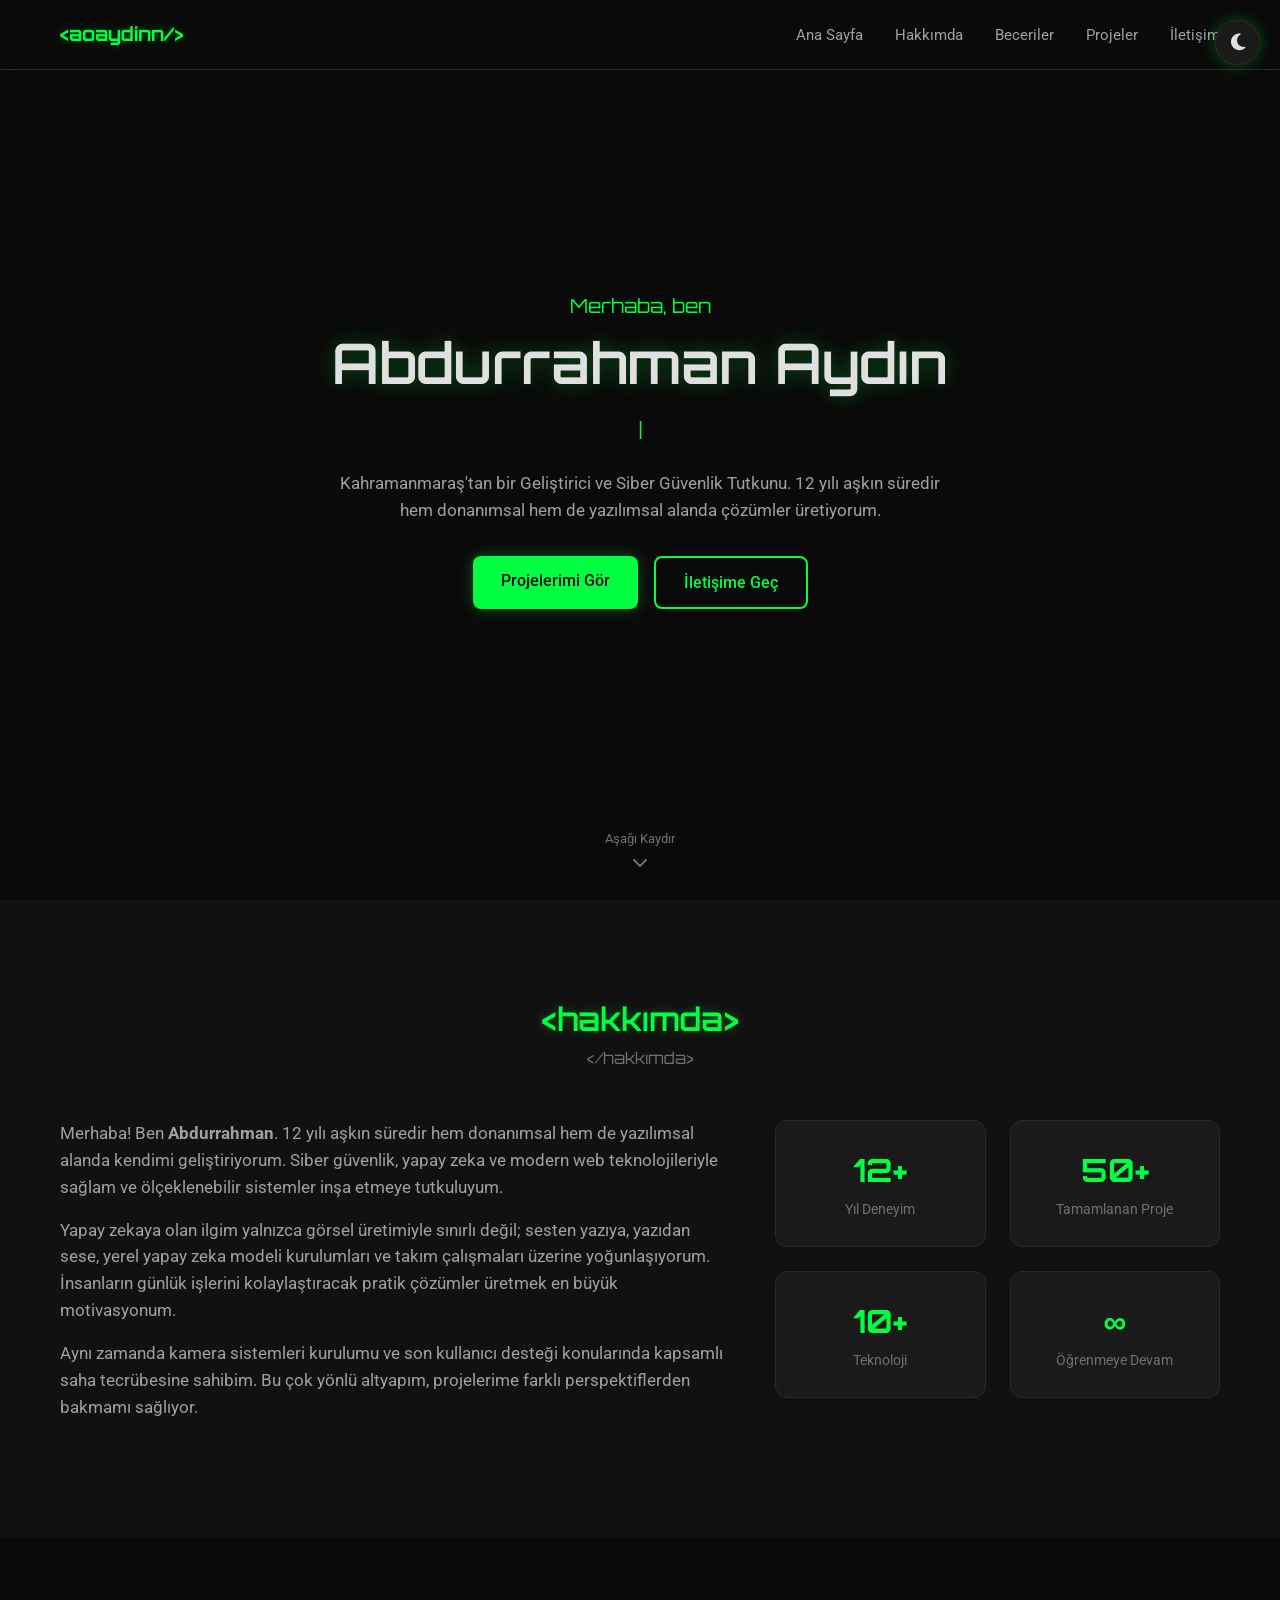
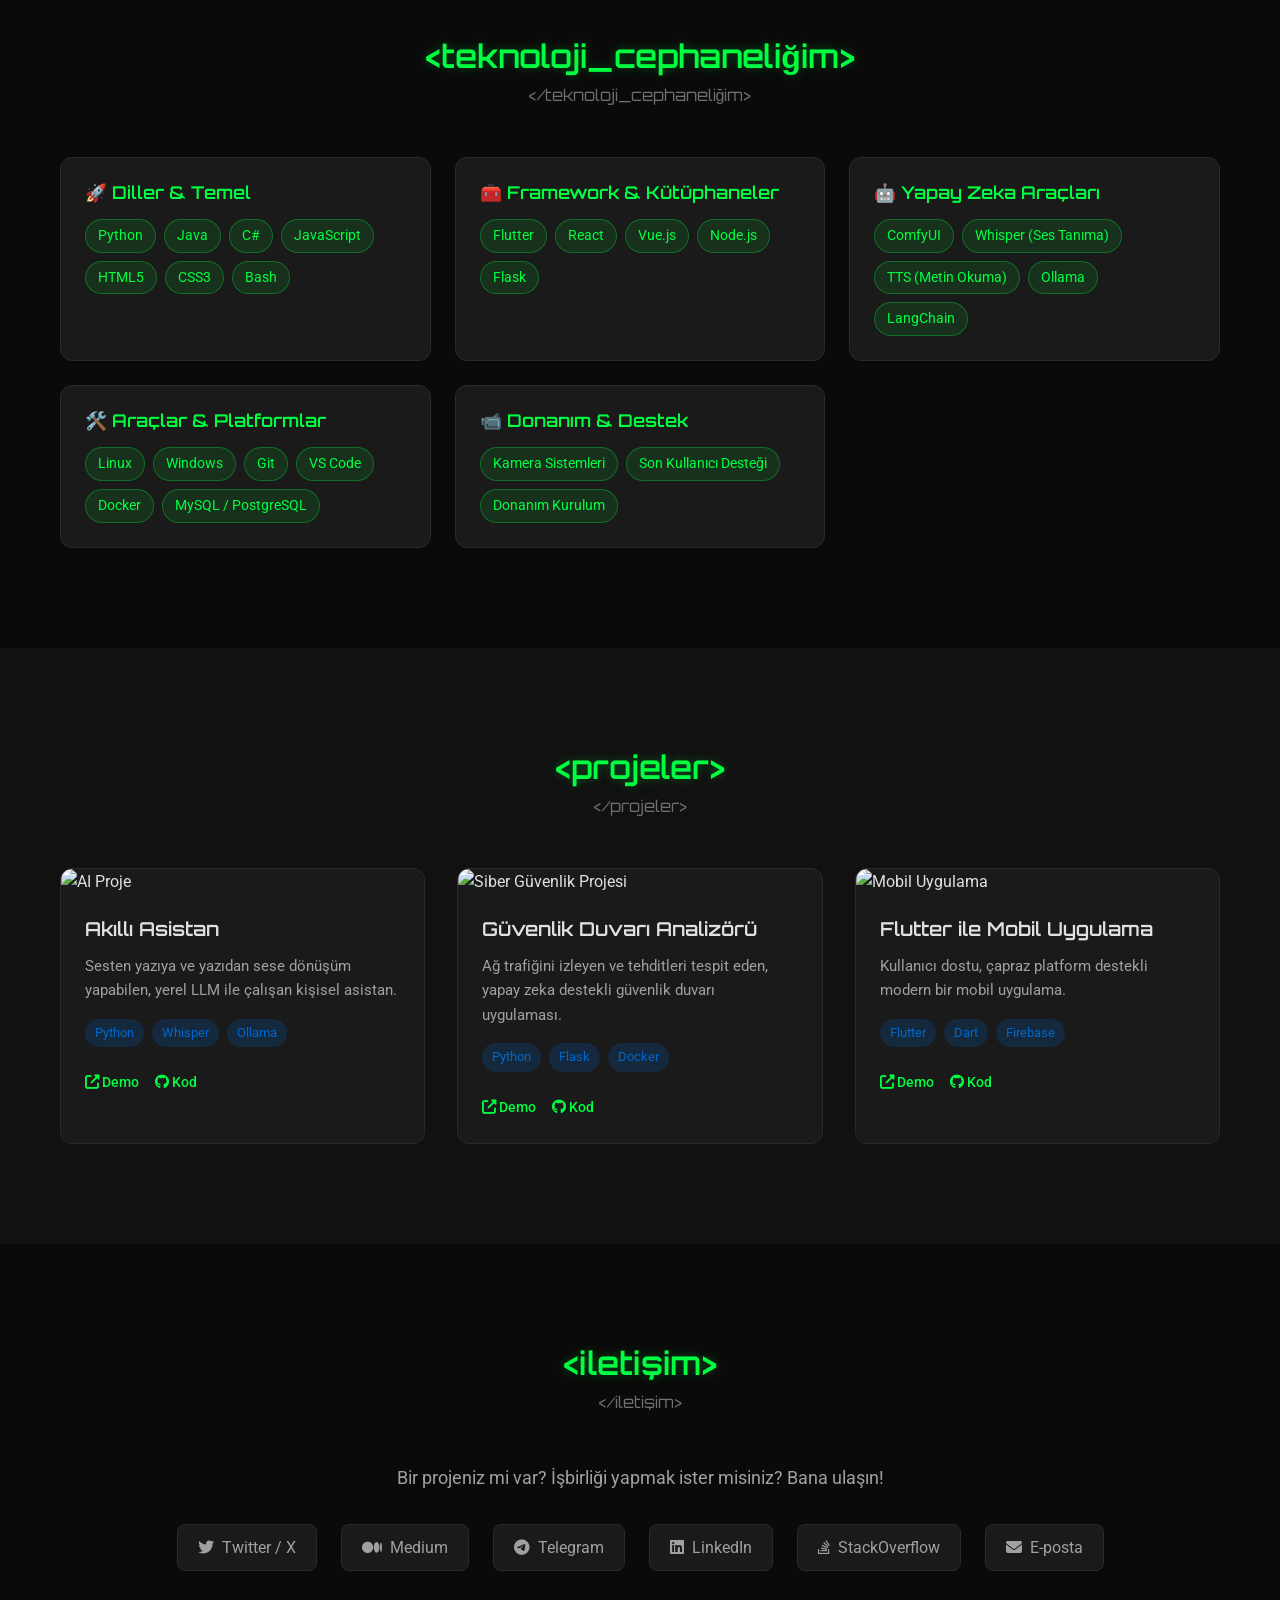
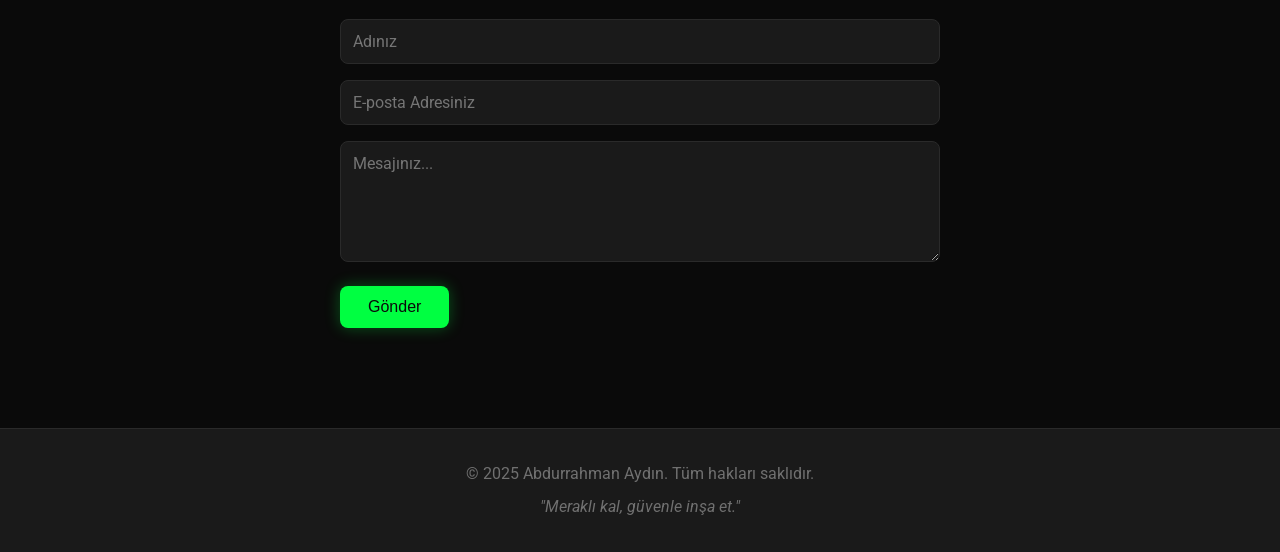
==== index.html @ 2149cdf7 "Add files via upload" ====
<!DOCTYPE html>
<html lang="tr">
<head>
    <meta charset="UTF-8">
    <meta name="viewport" content="width=device-width, initial-scale=1.0">
    <title>Abdurrahman Aydın | Geliştirici & Siber Güvenlik</title>
    
    <!-- Google Fonts:现代 ve okunabilir iki yazı tipi -->
    <link rel="preconnect" href="https://fonts.googleapis.com">
    <link rel="preconnect" href="https://fonts.gstatic.com" crossorigin>
    <link href="https://fonts.googleapis.com/css2?family=Orbitron:wght@400;500;600;700&family=Roboto:wght@300;400;500;700&display=swap" rel="stylesheet">
    
    <!-- Font Awesome ikonları -->
    <link rel="stylesheet" href="https://cdnjs.cloudflare.com/ajax/libs/font-awesome/6.5.1/css/all.min.css">
    
    <!-- Kendi stil dosyamız -->
    <link rel="stylesheet" href="style.css">
</head>
<body>
    
    <!-- 🌙 Tema Değiştirme Butonu -->
    <button class="theme-toggle" id="themeToggle" aria-label="Tema değiştir">
        <i class="fas fa-moon"></i>
    </button>

    <!-- 📍 Navigasyon -->
    <nav class="navbar">
        <div class="nav-container">
            <a href="#home" class="nav-logo">&lt;aoaydinn/&gt;</a>
            <ul class="nav-menu">
                <li><a href="#home">Ana Sayfa</a></li>
                <li><a href="#about">Hakkımda</a></li>
                <li><a href="#skills">Beceriler</a></li>
                <li><a href="#projects">Projeler</a></li>
                <li><a href="#contact">İletişim</a></li>
            </ul>
            <button class="hamburger" aria-label="Menü">
                <span></span>
                <span></span>
                <span></span>
            </button>
        </div>
    </nav>

    <!-- 🏠 Hero Bölümü -->
    <section id="home" class="hero">
        <canvas id="matrixCanvas"></canvas>
        <div class="hero-content">
            <p class="hero-greeting">Merhaba, ben</p>
            <h1 class="hero-title">Abdurrahman Aydın</h1>
            <div class="hero-roles">
                <span id="typingText"></span><span class="cursor">|</span>
            </div>
                                                               <p class="hero-description">
                Kahramanmaraş'tan bir Geliştirici ve Siber Güvenlik Tutkunu. 
                12 yılı aşkın süredir hem donanımsal hem de yazılımsal alanda 
                çözümler üretiyorum.
            </p>
            <div class="hero-cta">
                <a href="#projects" class="btn btn-primary">Projelerimi Gör</a>
                <a href="#contact" class="btn btn-outline">İletişime Geç</a>
            </div>
        </div>
        <div class="scroll-indicator">
            <span>Aşağı Kaydır</span>
            <i class="fas fa-chevron-down"></i>
        </div>
    </section>

    <!-- 👤 Hakkımda Bölümü -->
    <section id="about" class="about">
        <div class="container">
            <h2 class="section-title">&lt;hakkımda&gt;</h2>
            <p class="section-subtitle">&lt;/hakkımda&gt;</p>
            
            <div class="about-content">
                <div class="about-text">
                    <p>Merhaba! Ben <strong>Abdurrahman</strong>. 12 yılı aşkın süredir hem donanımsal hem de yazılımsal alanda kendimi geliştiriyorum. Siber güvenlik, yapay zeka ve modern web teknolojileriyle sağlam ve ölçeklenebilir sistemler inşa etmeye tutkuluyum.</p>
                    
                    <p>Yapay zekaya olan ilgim yalnızca görsel üretimiyle sınırlı değil; sesten yazıya, yazıdan sese, yerel yapay zeka modeli kurulumları ve takım çalışmaları üzerine yoğunlaşıyorum. İnsanların günlük işlerini kolaylaştıracak pratik çözümler üretmek en büyük motivasyonum.</p>
                    
                    <p>Aynı zamanda kamera sistemleri kurulumu ve son kullanıcı desteği konularında kapsamlı saha tecrübesine sahibim. Bu çok yönlü altyapım, projelerime farklı perspektiflerden bakmamı sağlıyor.</p>
                </div>
                
                <div class="about-stats">
                    <div class="stat-item">
                        <span class="stat-number">12+</span>
                        <span class="stat-label">Yıl Deneyim</span>
                    </div>
                    <div class="stat-item">
                        <span class="stat-number">50+</span>
                        <span class="stat-label">Tamamlanan Proje</span>
                    </div>
                    <div class="stat-item">
                        <span class="stat-number">10+</span>
                        <span class="stat-label">Teknoloji</span>
                    </div>
                    <div class="stat-item">
                        <span class="stat-number">∞</span>
                        <span class="stat-label">Öğrenmeye Devam</span>
                    </div>
                </div>
            </div>
        </div>
    </section>

    <!-- ⚙️ Beceriler Bölümü -->
    <section id="skills" class="skills">
        <div class="container">
            <h2 class="section-title">&lt;teknoloji_cephaneliğim&gt;</h2>
            <p class="section-subtitle">&lt;/teknoloji_cephaneliğim&gt;</p>
            
            <div class="skills-grid">
                
                <!-- Diller & Temel -->
                <div class="skill-card">
                    <h3>🚀 Diller & Temel</h3>
                    <ul class="skill-tags">
                        <li>Python</li>
                        <li>Java</li>
                        <li>C#</li>
                        <li>JavaScript</li>
                        <li>HTML5</li>
                        <li>CSS3</li>
                        <li>Bash</li>
                    </ul>
                </div>

                <!-- Framework & Kütüphaneler -->
                <div class="skill-card">
                    <h3>🧰 Framework & Kütüphaneler</h3>
                    <ul class="skill-tags">
                        <li>Flutter</li>
                        <li>React</li>
                        <li>Vue.js</li>
                        <li>Node.js</li>
                        <li>Flask</li>
                    </ul>
                </div>

                <!-- Yapay Zeka Araçları -->
                <div class="skill-card">
                    <h3>🤖 Yapay Zeka Araçları</h3>
                    <ul class="skill-tags">
                        <li>ComfyUI</li>
                        <li>Whisper (Ses Tanıma)</li>
                        <li>TTS (Metin Okuma)</li>
                        <li>Ollama</li>
                        <li>LangChain</li>
                    </ul>
                </div>

                <!-- Araçlar & Platformlar -->
                <div class="skill-card">
                    <h3>🛠️ Araçlar & Platformlar</h3>
                    <ul class="skill-tags">
                        <li>Linux</li>
                        <li>Windows</li>
                        <li>Git</li>
                        <li>VS Code</li>
                        <li>Docker</li>
                        <li>MySQL / PostgreSQL</li>
                    </ul>
                </div>

                <!-- Donanım & Destek -->
                <div class="skill-card">
                    <h3>📹 Donanım & Destek</h3>
                    <ul class="skill-tags">
                        <li>Kamera Sistemleri</li>
                        <li>Son Kullanıcı Desteği</li>
                        <li>Donanım Kurulum</li>
                    </ul>
                </div>

            </div>
        </div>
    </section>

    <!-- 📂 Projeler Bölümü -->
    <section id="projects" class="projects">
        <div class="container">
            <h2 class="section-title">&lt;projeler&gt;</h2>
            <p class="section-subtitle">&lt;/projeler&gt;</p>
            
            <div class="projects-grid">
                
                <!-- Proje Kartı 1 Örneği -->
                <div class="project-card">
                    <div class="project-image">
                        <img src="https://placehold.co/600x400/0a0a0a/00ff41?text=Yapay+Zeka+Projesi" alt="AI Proje">
                    </div>
                    <div class="project-info">
                        <h3>Akıllı Asistan</h3>
                        <p>Sesten yazıya ve yazıdan sese dönüşüm yapabilen, yerel LLM ile çalışan kişisel asistan.</p>
                        <div class="project-tech">
                            <span>Python</span>
                            <span>Whisper</span>
                            <span>Ollama</span>
                        </div>
    <div class="project-links">
                            <a href="#" target="_blank"><i class="fas fa-external-link-alt"></i> Demo</a>
                            <a href="#" target="_blank"><i class="fab fa-github"></i> Kod</a>
                        </div>
                    </div>
                </div>

                <!-- Proje Kartı 2 Örneği -->
                <div class="project-card">
                    <div class="project-image">
                        <img src="https://placehold.co/600x400/0a0a0a/0066cc?text=Siber+Güvenlik+Projesi" alt="Siber Güvenlik Projesi">
                    </div>
                    <div class="project-info">
                        <h3>Güvenlik Duvarı Analizörü</h3>
                        <p>Ağ trafiğini izleyen ve tehditleri tespit eden, yapay zeka destekli güvenlik duvarı uygulaması.</p>
                        <div class="project-tech">
                            <span>Python</span>
                            <span>Flask</span>
                            <span>Docker</span>
                        </div>
                        <div class="project-links">
                            <a href="#" target="_blank"><i class="fas fa-external-link-alt"></i> Demo</a>
                            <a href="#" target="_blank"><i class="fab fa-github"></i> Kod</a>
                        </div>
                    </div>
                </div>

                <!-- İsteğe göre daha fazla kart ekleyin -->
                <div class="project-card">
                    <div class="project-image">
                        <img src="https://placehold.co/600x400/0a0a0a/ff6b35?text=Mobil+Uygulama" alt="Mobil Uygulama">
                    </div>
                    <div class="project-info">
                        <h3>Flutter ile Mobil Uygulama</h3>
                        <p>Kullanıcı dostu, çapraz platform destekli modern bir mobil uygulama.</p>
                        <div class="project-tech">
                            <span>Flutter</span>
                            <span>Dart</span>
                            <span>Firebase</span>
                        </div>
                        <div class="project-links">
                            <a href="#" target="_blank"><i class="fas fa-external-link-alt"></i> Demo</a>
                            <a href="#" target="_blank"><i class="fab fa-github"></i> Kod</a>
                        </div>
                    </div>
                </div>

            </div>
        </div>
    </section>

    <!-- ✉️ İletişim Bölümü -->
    <section id="contact" class="contact">
        <div class="container">
            <h2 class="section-title">&lt;iletişim&gt;</h2>
            <p class="section-subtitle">&lt;/iletişim&gt;</p>
            
            <p class="contact-text">Bir projeniz mi var? İşbirliği yapmak ister misiniz? Bana ulaşın!</p>
            
            <div class="contact-links">
                <a href="https://twitter.com/aoaydinn" target="_blank" class="contact-item">
                    <i class="fab fa-twitter"></i>
                    <span>Twitter / X</span>
                </a>
                <a href="https://medium.com/@xleatz" target="_blank" class="contact-item">
                    <i class="fab fa-medium"></i>
                    <span>Medium</span>
                </a>
                <a href="https://t.me/aoaydinn" target="_blank" class="contact-item">
                    <i class="fab fa-telegram"></i>
                    <span>Telegram</span>
                </a>
                <a href="https://www.linkedin.com/in/abdurrahman-ayd%C4%B1n-97629678/" target="_blank" class="contact-item">
                    <i class="fab fa-linkedin"></i>
                    <span>LinkedIn</span>
                </a>
                <a href="https://stackoverflow.com/users/8784421/abdurrahman-ayd%c4%b1n" target="_blank" class="contact-item">
                    <i class="fab fa-stack-overflow"></i>
                    <span>StackOverflow</span>
                </a>
                <a href="mailto:you@example.com" class="contact-item" id="emailLink">
                    <i class="fas fa-envelope"></i>
                    <span>E-posta</span>
                </a>
            </div>
            
            <!-- Hızlı İletişim Formu -->
            <form id="contactForm" class="contact-form">
                <div class="form-group">
                    <input type="text" id="name" placeholder="Adınız" required>
                </div>
                <div class="form-group">
                    <input type="email" id="email" placeholder="E-posta Adresiniz" required>
                </div>
                <div class="form-group">
                    <textarea id="message" rows="5" placeholder="Mesajınız..." required></textarea>
                </div>
                <button type="submit" class="btn btn-primary">Gönder</button>
            </form>
            
        </div>
    </section>

    <!-- ⚡ Footer -->
    <footer class="footer">
        <p>&copy; 2025 Abdurrahman Aydın. Tüm hakları saklıdır.</p>
        <p class="footer-quote">"Meraklı kal, güvenle inşa et."</p>
    </footer>

    <!-- Kendi betik dosyamız -->
    <script src="script.js"></script>
</body>
</html>
---- style.css ----
/* ============================================
   GENEL TEMA VE DEĞİŞKENLER
   ============================================ */
:root {
    /* Koyu Tema (Varsayılan) */
    --primary: #00ff41;       /* Siber yeşili */
    --primary-dark: #00cc33;
    --secondary: #0066cc;     /* Teknoloji mavisi */
    --accent: #ff6b35;        /* Uyarı turuncusu */
    --bg-primary: #0a0a0a;    /* Derin siyah */
    --bg-secondary: #111111;
    --bg-card: #1a1a1a;       /* Kart arka planı */
    --text-primary: #e0e0e0;
    --text-secondary: #a0a0a0;
    --text-muted: #707070;
    --border: #2a2a2a;
    --glow: rgba(0, 255, 65, 0.3);
    --glow-blue: rgba(0, 102, 204, 0.3);
    
    /* Boyutlar */
    --container-width: 1200px;
    --navbar-height: 70px;
    
    /* Geçiş */
    --transition: all 0.3s ease;
}

/* Açık Tema */
[data-theme="light"] {
    --bg-primary: #f5f5f5;
    --bg-secondary: #ffffff;
    --bg-card: #ffffff;
    --text-primary: #1a1a1a;
    --text-secondary: #4a4a4a;
    --text-muted: #8a8a8a;
    --border: #e0e0e0;
    --glow: rgba(0, 150, 50, 0.2);
    --glow-blue: rgba(0, 80, 180, 0.2);
}

/* ============================================
   SIFIRLAMA VE TEMEL
   ============================================ */
* {
    margin: 0;
    padding: 0;
    box-sizing: border-box;
}

html {
    scroll-behavior: smooth;
    scroll-padding-top: var(--navbar-height);
}

body {
    font-family: 'Roboto', sans-serif;
    background-color: var(--bg-primary);
    color: var(--text-primary);
    line-height: 1.6;
    overflow-x: hidden;
    transition: var(--transition);
}

.container {
    max-width: var(--container-width);
    margin: 0 auto;
    padding: 0 20px;
}

/* ============================================
   TİPOGRAFİ
   ============================================ */
h1, h2, h3, h4 {
    font-family: 'Orbitron', sans-serif;
    font-weight: 600;
    line-height: 1.2;
}

.section-title {
    font-size: 2rem;
    color: var(--primary);
    text-align: center;
    margin-bottom: 0.5rem;
    text-shadow: 0 0 10px var(--glow);
}

.section-subtitle {
    font-size: 1rem;
    color: var(--text-muted);
    text-align: center;
    margin-bottom: 3rem;
    font-family: 'Orbitron', sans-serif;
}

/* ============================================
   TEMA DEĞİŞTİRME BUTONU
   ============================================ */
.theme-toggle {
    position: fixed;
    top: 20px;
    right: 20px;
    z-index: 1001;
    background: var(--bg-card);
    border: 1px solid var(--border);
    color: var(--text-primary);
    width: 45px;
    height: 45px;
    border-radius: 50%;
    cursor: pointer;
    font-size: 1.2rem;
    display: flex;
    align-items: center;
    justify-content: center;
    transition: var(--transition);
    box-shadow: 0 0 15px var(--glow);
}

.theme-toggle:hover {
    transform: scale(1.1);
}

/* ============================================
   NAVİGASYON
   ============================================ */
.navbar {
    position: fixed;
    top: 0;
    left: 0;
    width: 100%;
    height: var(--navbar-height);
    background: rgba(10, 10, 10, 0.9);
    backdrop-filter: blur(10px);
    border-bottom: 1px solid var(--border);
    z-index: 1000;
    transition: var(--transition);
}

.nav-container {
    max-width: var(--container-width);
    margin: 0 auto;
    padding: 0 20px;
    height: 100%;
    display: flex;
    justify-content: space-between;
    align-items: center;
}

.nav-logo {
    font-family: 'Orbitron', sans-serif;
    font-size: 1.2rem;
    color: var(--primary);
    text-decoration: none;
    font-weight: 700;
    text-shadow: 0 0 10px var(--glow);
}

.nav-menu {
    display: flex;
    list-style: none;
    gap: 2rem;
}

.nav-menu a {
    color: var(--text-secondary);
    text-decoration: none;
    font-size: 0.95rem;
    transition: var(--transition);
    position: relative;
}

.nav-menu a::after {
    content: '';
    position: absolute;
    bottom: -5px;
    left: 0;
    width: 0;
    height: 2px;
    background: var(--primary);
    transition: var(--transition);
}

.nav-menu a:hover::after,
.nav-menu a.active::after {
    width: 100%;
}

.hamburger {
    display: none;
    flex-direction: column;
    gap: 5px;
    background: none;
    border: none;
    cursor: pointer;
}

.hamburger span {
    width: 25px;
    height: 2px;
    background: var(--text-primary);
    transition: var(--transition);
}

/* ============================================
   HERO BÖLÜMÜ
   ============================================ */
.hero {
    position: relative;
    min-height: 100vh;
    display: flex;
    align-items: center;
    justify-content: center;
    overflow: hidden;
}

#matrixCanvas {
    position: absolute;
    top: 0;
    left: 0;
    width: 100%;
    height: 100%;
    opacity: 0.4;
    z-index: 0;
}

.hero-content {
    position: relative;
    z-index: 1;
    text-align: center;
    padding: 20px;
}

.hero-greeting {
    font-size: 1.2rem;
    color: var(--primary);
    margin-bottom: 0.5rem;
    font-family: 'Orbitron', sans-serif;
}

.hero-title {
    font-size: 3.5rem;
    margin-bottom: 1rem;
    text-shadow: 0 0 20px var(--glow);
}

.hero-roles {
    font-size: 1.3rem;
    color: var(--text-secondary);
    margin-bottom: 1.5rem;
    min-height: 2rem;
}

.hero-roles .cursor {
    color: var(--primary);
    animation: blink 0.7s infinite;
}

@keyframes blink {
    0%, 100% { opacity: 1; }
    50% { opacity: 0; }
}

.hero-description {
    max-width: 600px;
    margin: 0 auto 2rem;
    color: var(--text-secondary);
    font-size: 1.05rem;
}

.hero-cta {
    display: flex;
    gap: 1rem;
    justify-content: center;
    flex-wrap: wrap;
}

/* ============================================
   BUTONLAR
   ============================================ */
.btn {
    padding: 12px 28px;
    border-radius: 8px;
    font-size: 1rem;
    text-decoration: none;
    font-weight: 500;
    cursor: pointer;
    transition: var(--transition);
    display: inline-block;
}

.btn-primary {
    background: var(--primary);
    color: var(--bg-primary);
    border: none;
    box-shadow: 0 0 15px var(--glow);
}

.btn-primary:hover {
    background: var(--primary-dark);
    transform: translateY(-2px);
}

.btn-outline {
    background: transparent;
    color: var(--primary);
    border: 2px solid var(--primary);
}

.btn-outline:hover {
    background: var(--primary);
    color: var(--bg-primary);
}

/* Scroll Göstergesi */
.scroll-indicator {
    position: absolute;
    bottom: 30px;
    left: 50%;
    transform: translateX(-50%);
    z-index: 1;
    display: flex;
    flex-direction: column;
    align-items: center;
    color: var(--text-muted);
    font-size: 0.8rem;
    animation: float 2s ease-in-out infinite;
}

.scroll-indicator i {
    margin-top: 5px;
    font-size: 1rem;
}

@keyframes float {
    0%, 100% { transform: translateX(-50%) translateY(0); }
    50% { transform: translateX(-50%) translateY(10px); }
}

/* ============================================
   HAKKIMDA BÖLÜMÜ
   ============================================ */
.about {
    padding: 100px 0;
    background: var(--bg-secondary);
}

.about-content {
    display: grid;
    grid-template-columns: 1.5fr 1fr;
    gap: 3rem;
    align-items: start;
}

.about-text p {
    color: var(--text-secondary);
    margin-bottom: 1rem;
    font-size: 1.05rem;
}

.about-stats {
    display: grid;
    grid-template-columns: 1fr 1fr;
    gap: 1.5rem;
}

.stat-item {
    background: var(--bg-card);
    border: 1px solid var(--border);
    border-radius: 12px;
    padding: 1.5rem;
    text-align: center;
    transition: var(--transition);
}

.stat-item:hover {
    border-color: var(--primary);
    box-shadow: 0 0 15px var(--glow);
    transform: translateY(-3px);
}

.stat-number {
    display: block;
    font-family: 'Orbitron', sans-serif;
    font-size: 2rem;
    color: var(--primary);
    font-weight: 700;
}

.stat-label {
    font-size: 0.85rem;
    color: var(--text-muted);
}

/* ============================================
   BECERİLER BÖLÜMÜ
   ============================================ */
.skills {
    padding: 100px 0;
}

.skills-grid {
    display: grid;
    grid-template-columns: repeat(auto-fit, minmax(300px, 1fr));
    gap: 1.5rem;
}

.skill-card {
    background: var(--bg-card);
    border: 1px solid var(--border);
    border-radius: 12px;
    padding: 1.5rem;
    transition: var(--transition);
}

.skill-card:hover {
    border-color: var(--primary);
    box-shadow: 0 0 15px var(--glow);
    transform: translateY(-3px);
}

.skill-card h3 {
    font-size: 1.1rem;
    margin-bottom: 1rem;
    color: var(--primary);
    font-family: 'Orbitron', sans-serif;
}

.skill-tags {
    list-style: none;
    display: flex;
    flex-wrap: wrap;
    gap: 0.5rem;
}

.skill-tags li {
    background: rgba(0, 255, 65, 0.1);
    border: 1px solid rgba(0, 255, 65, 0.3);
    color: var(--primary);
    padding: 5px 12px;
    border-radius: 20px;
    font-size: 0.85rem;
    transition: var(--transition);
}

.skill-tags li:hover {
    background: var(--primary);
    color: var(--bg-primary);
    box-shadow: 0 0 10px var(--glow);
}

/* ============================================
   PROJELER BÖLÜMÜ
   ============================================ */
.projects {
    padding: 100px 0;
    background: var(--bg-secondary);
}

.projects-grid {
    display: grid;
    grid-template-columns: repeat(auto-fit, minmax(320px, 1fr));
    gap: 2rem;
}

.project-card {
    background: var(--bg-card);
    border: 1px solid var(--border);
    border-radius: 12px;
    overflow: hidden;
    transition: var(--transition);
}

.project-card:hover {
    border-color: var(--primary);
    box-shadow: 0 0 20px var(--glow);
    transform: translateY(-5px);
}

.project-image img {
    width: 100%;
    height: 200px;
    object-fit: cover;
}

.project-info {
    padding: 1.5rem;
}

.project-info h3 {
    font-size: 1.2rem;
    margin-bottom: 0.8rem;
}

.project-info p {
    color: var(--text-secondary);
    font-size: 0.95rem;
    margin-bottom: 1rem;
}

.project-tech {
    display: flex;
    flex-wrap: wrap;
    gap: 0.5rem;
    margin-bottom: 1.5rem;
}

.project-tech span {
    background: rgba(0, 102, 204, 0.2);
    color: var(--secondary);
    padding: 4px 10px;
    border-radius: 15px;
    font-size: 0.8rem;
}

.project-links {
    display: flex;
    gap: 1rem;
}

.project-links a {
    color: var(--primary);
    text-decoration: none;
    font-size: 0.9rem;
    font-weight: 500;
}

.project-links a:hover {
    text-decoration: underline;
}

/* ============================================
   İLETİŞİM BÖLÜMÜ
   ============================================ */
.contact {
    padding: 100px 0;
}

.contact-text {
    text-align: center;
    color: var(--text-secondary);
    margin-bottom: 2rem;
    font-size: 1.1rem;
}

.contact-links {
    display: flex;
    flex-wrap: wrap;
    justify-content: center;
    gap: 1.5rem;
    margin-bottom: 3rem;
}

.contact-item {
    display: flex;
    align-items: center;
    gap: 0.5rem;
    color: var(--text-secondary);
    text-decoration: none;
    padding: 10px 20px;
    background: var(--bg-card);
    border: 1px solid var(--border);
    border-radius: 8px;
    transition: var(--transition);
}

.contact-item:hover {
    border-color: var(--primary);
    color: var(--primary);
    box-shadow: 0 0 10px var(--glow);
}

.contact-form {
    max-width: 600px;
    margin: 0 auto;
}

.form-group {
    margin-bottom: 1rem;
}

.form-group input,
.form-group textarea {
    width: 100%;
    padding: 12px;
    background: var(--bg-card);
    border: 1px solid var(--border);
    border-radius: 8px;
    color: var(--text-primary);
    font-family: 'Roboto', sans-serif;
    font-size: 1rem;
    transition: var(--transition);
}

.form-group input:focus,
.form-group textarea:focus {
    outline: none;
    border-color: var(--primary);
    box-shadow: 0 0 10px var(--glow);
}

/* ============================================
   FOOTER
   ============================================ */
.footer {
    text-align: center;
    padding: 2rem;
    background: var(--bg-card);
    border-top: 1px solid var(--border);
    color: var(--text-muted);
}

.footer-quote {
    font-style: italic;
    margin-top: 0.5rem;
}

/* ============================================
   DUYARLI TASARIM (RESPONSIVE)
   ============================================ */
@media (max-width: 768px) {
    .hero-title {
        font-size: 2.2rem;
    }
    
    .about-content {
        grid-template-columns: 1fr;
    }
    
    .nav-menu {
        position: fixed;
        top: var(--navbar-height);
        left: -100%;
        width: 100%;
        height: calc(100vh - var(--navbar-height));
        background: var(--bg-primary);
        flex-direction: column;
        align-items: center;
        justify-content: center;
        transition: var(--transition);
    }
    
    .nav-menu.active {
        left: 0;
    }
    
    .hamburger {
        display: flex;
    }
    
    .skills-grid,
    .projects-grid {
        grid-template-columns: 1fr;
    }
}
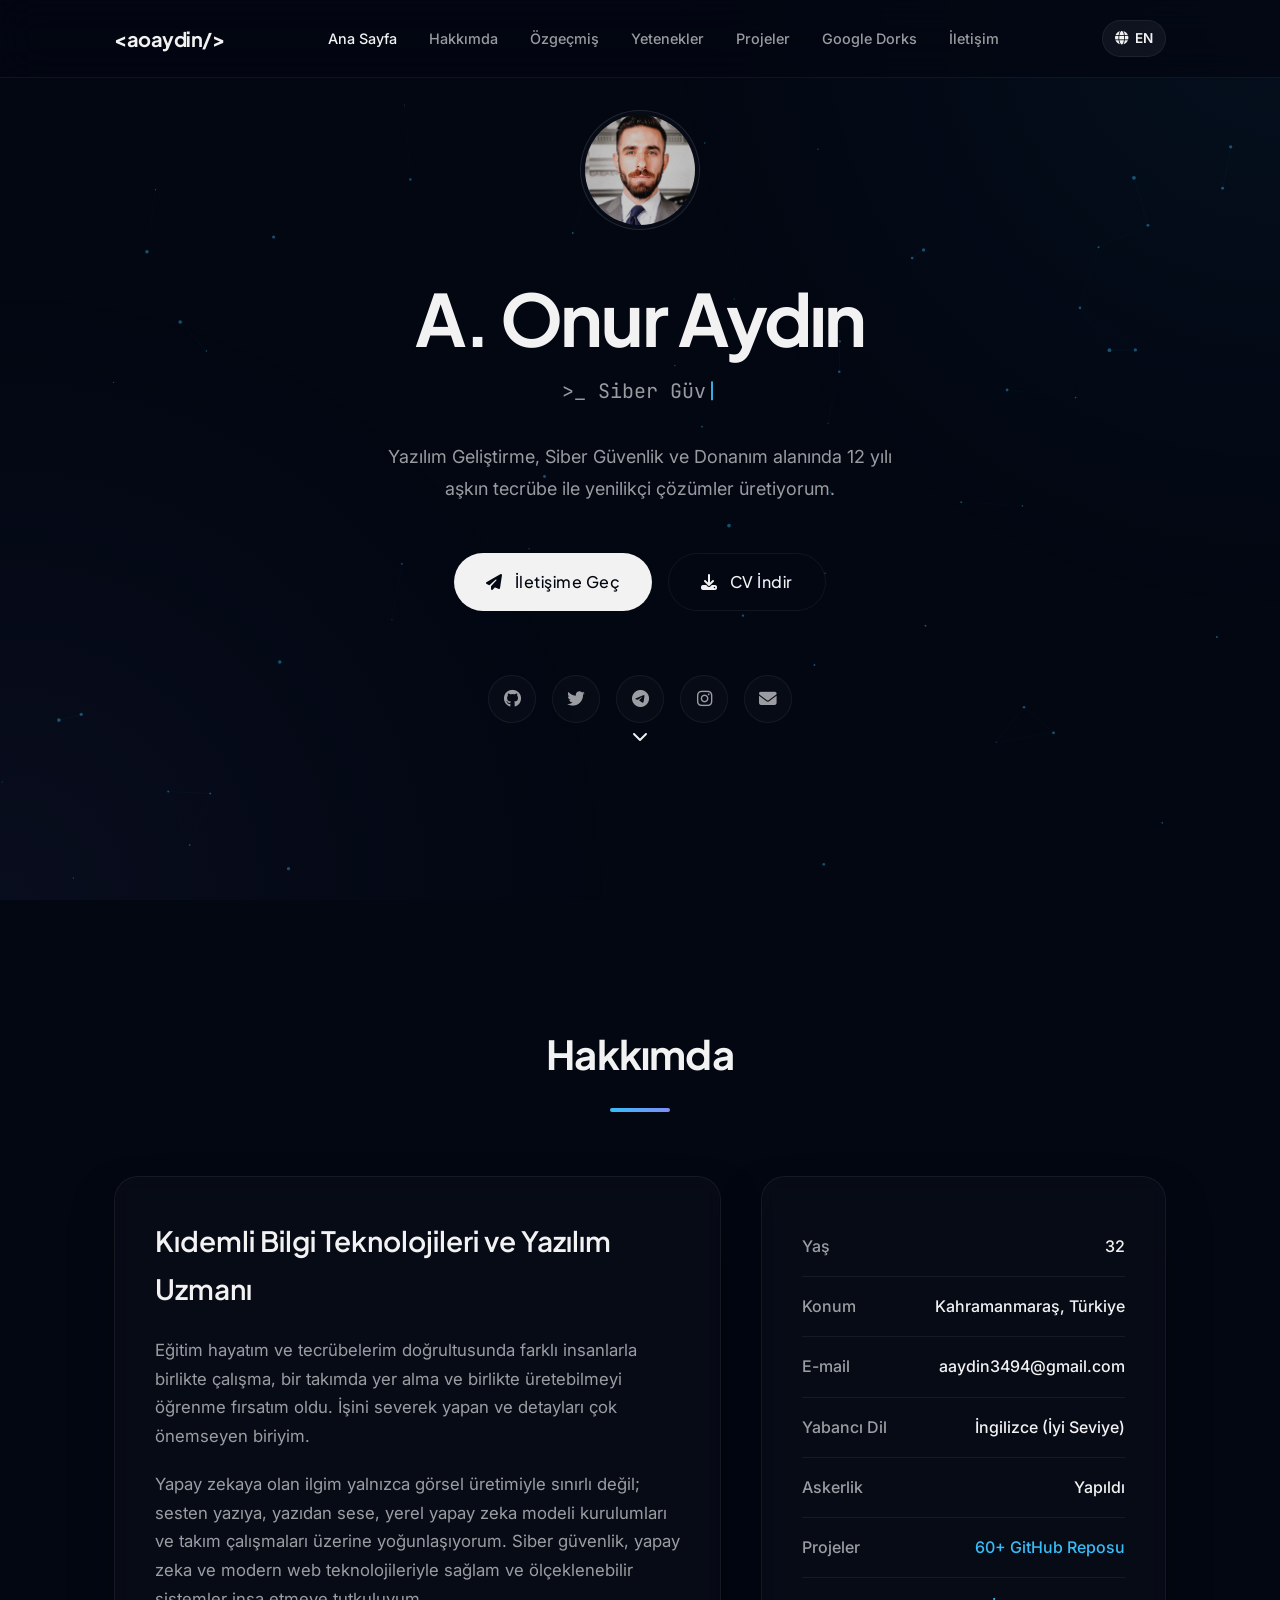
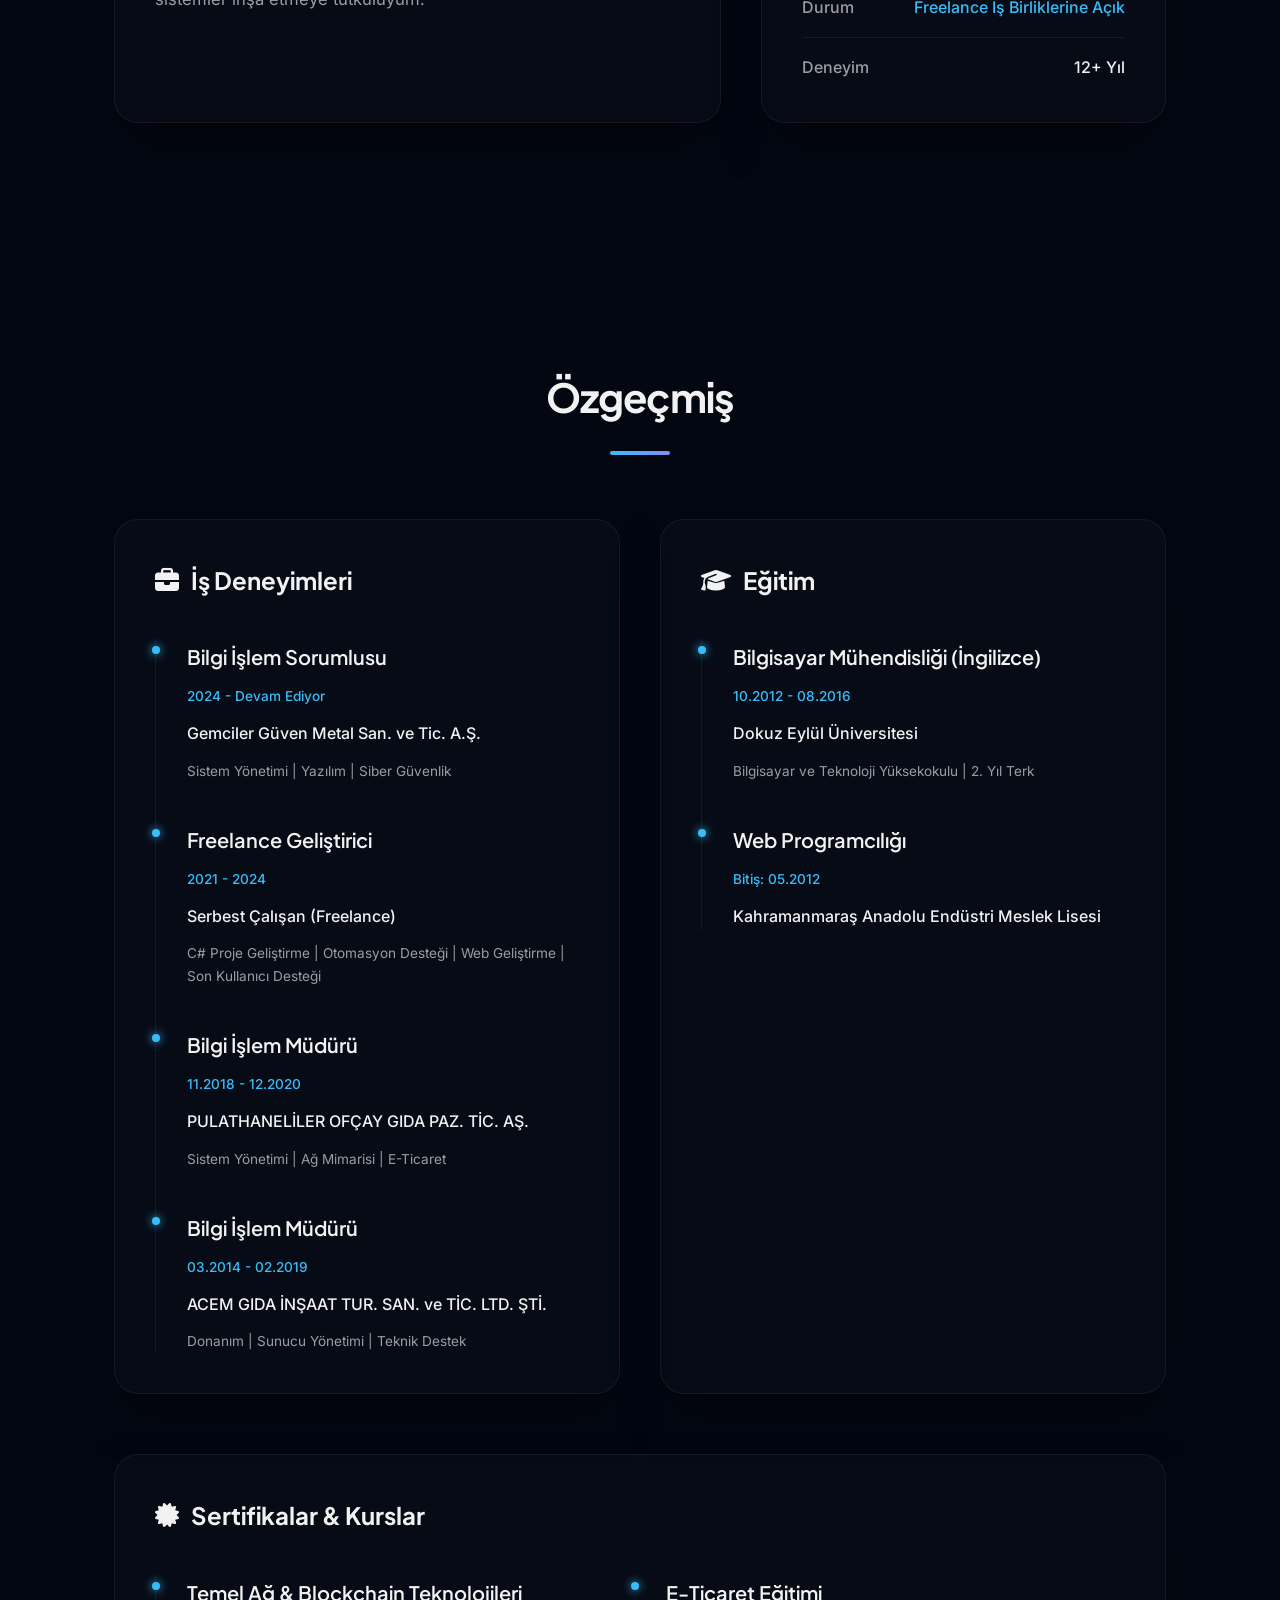
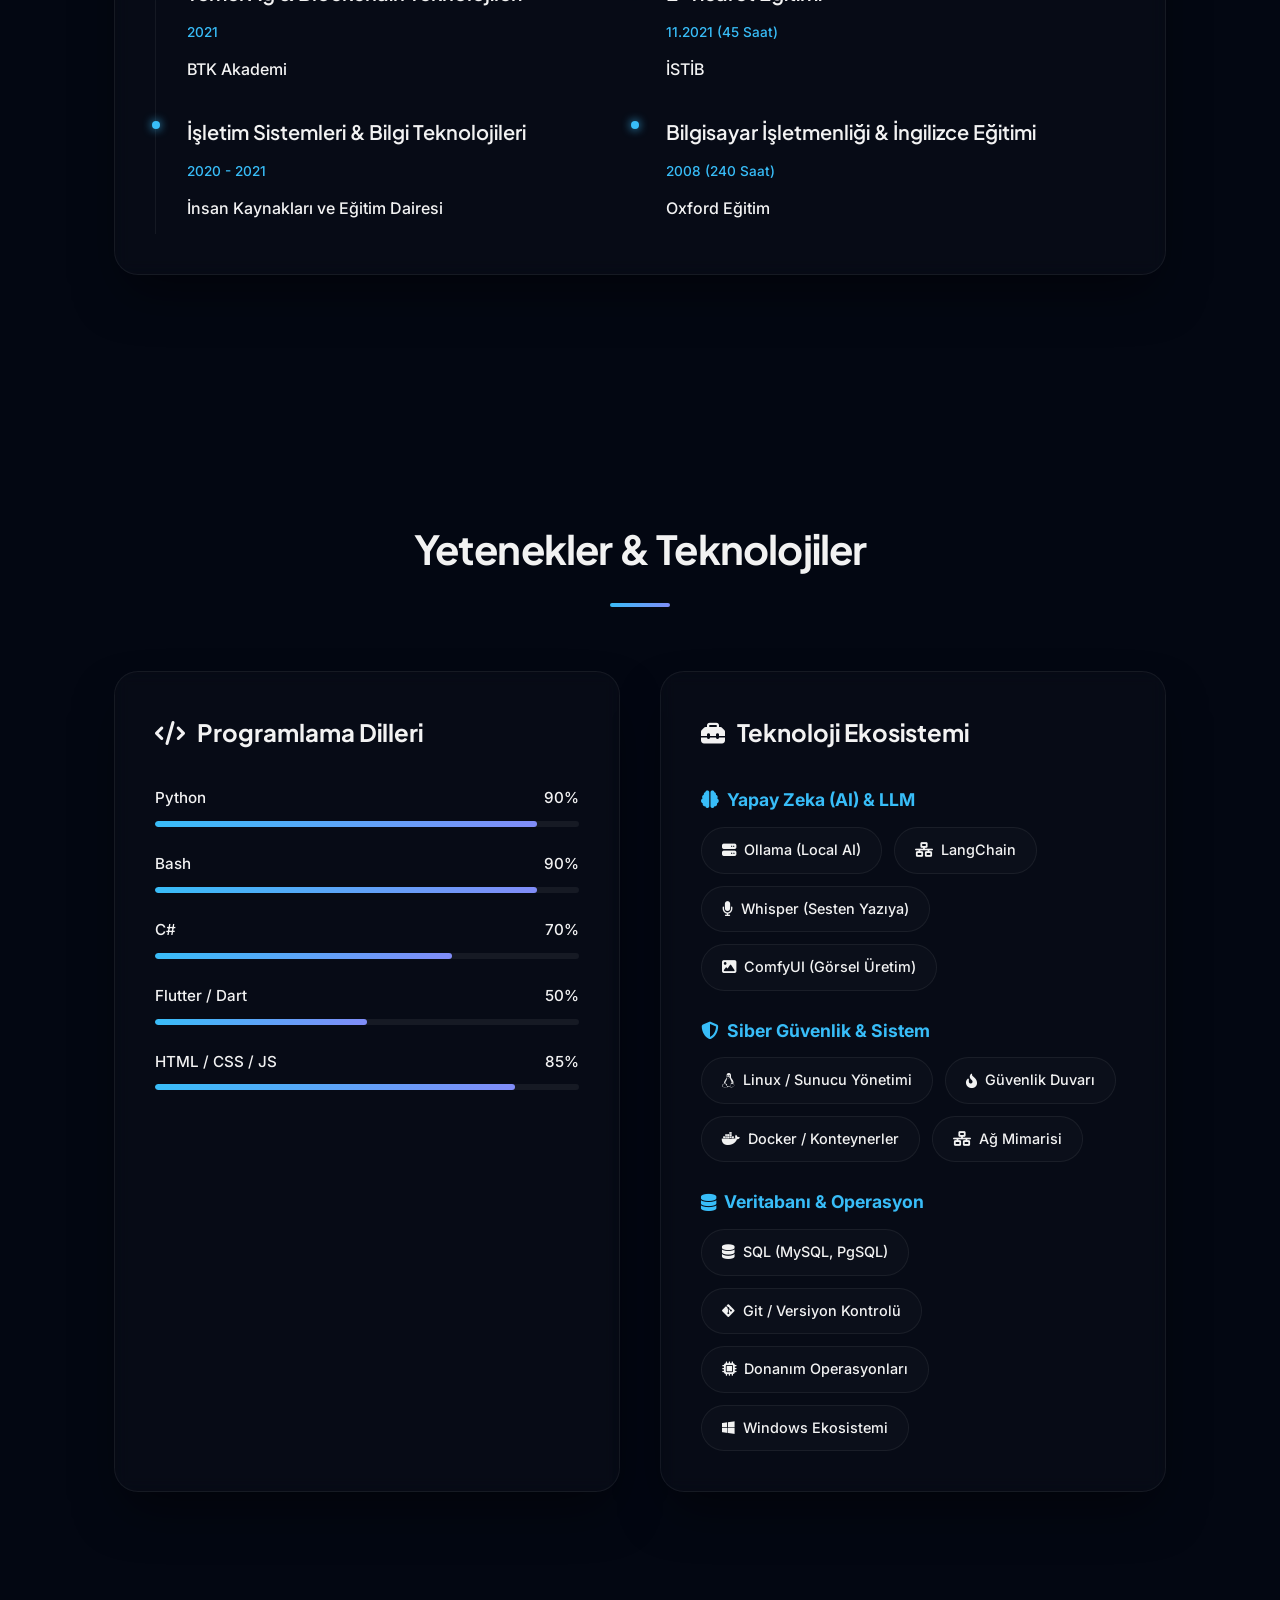
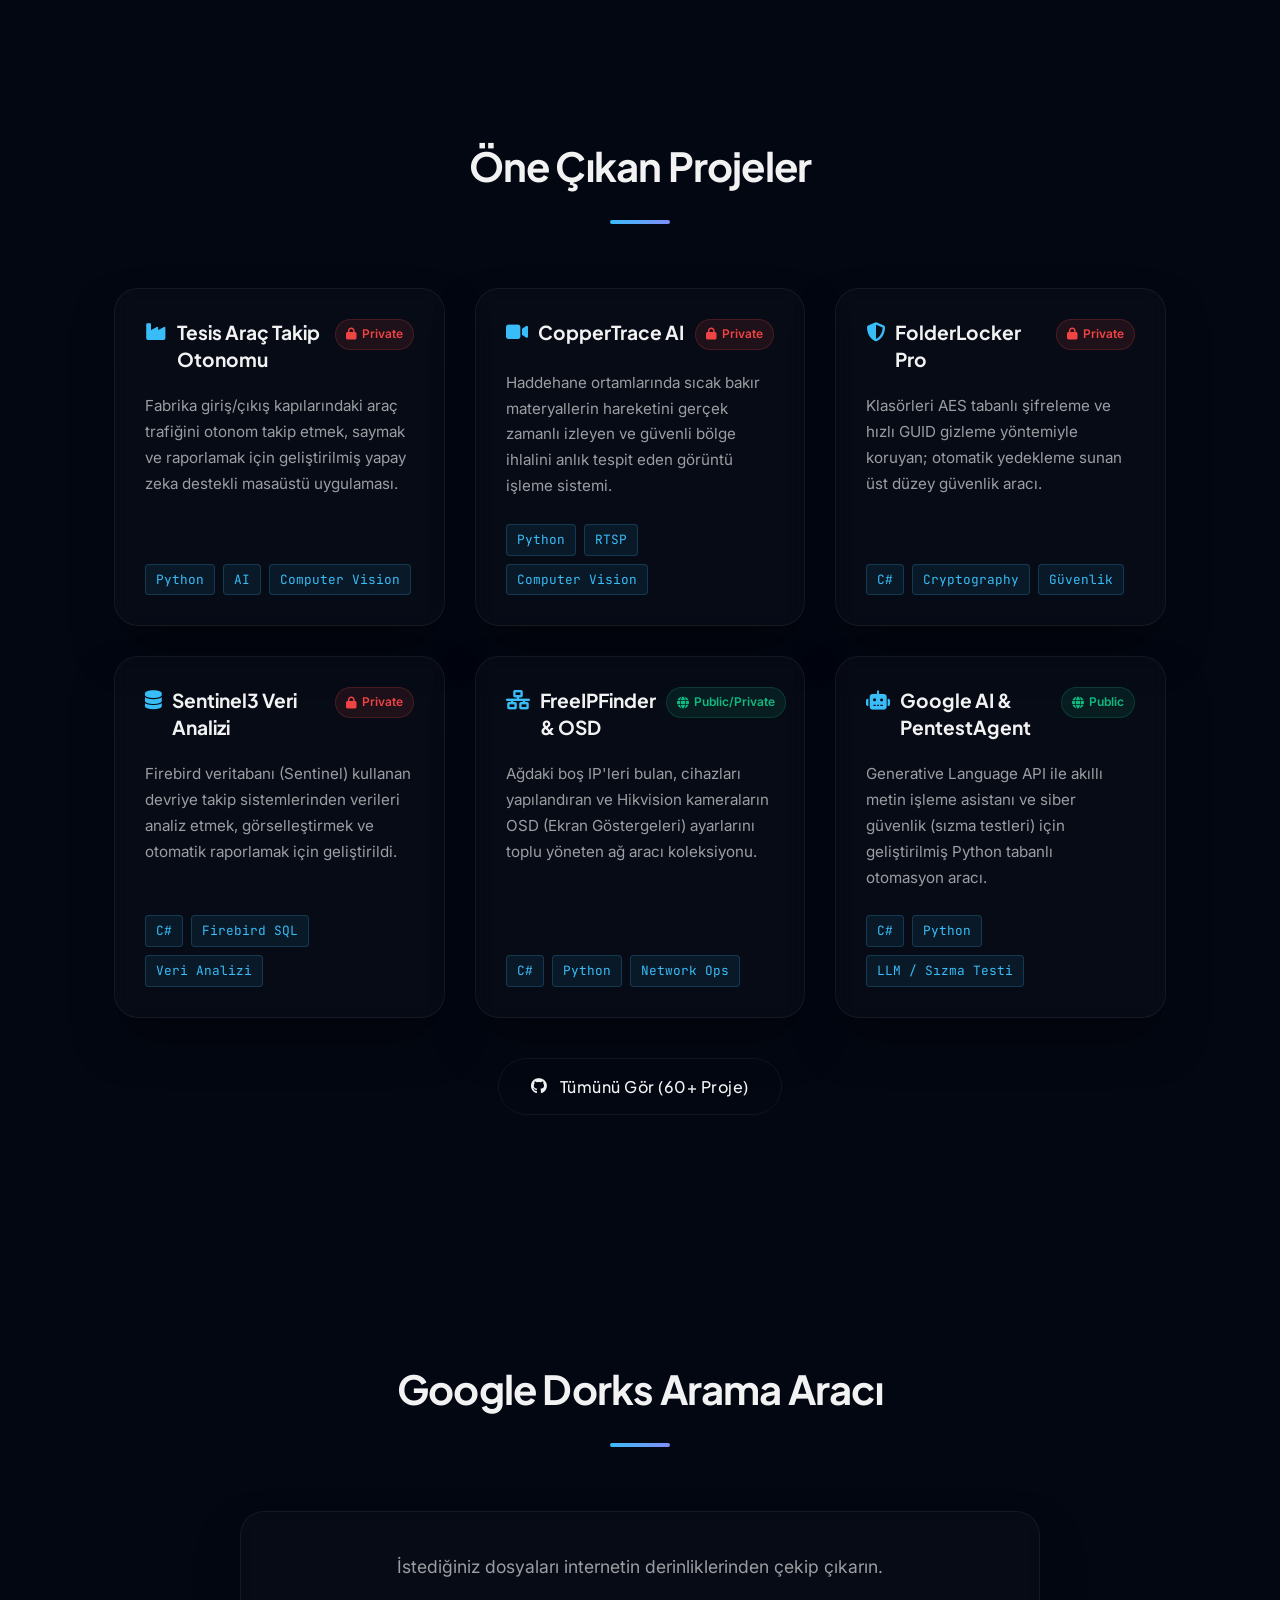
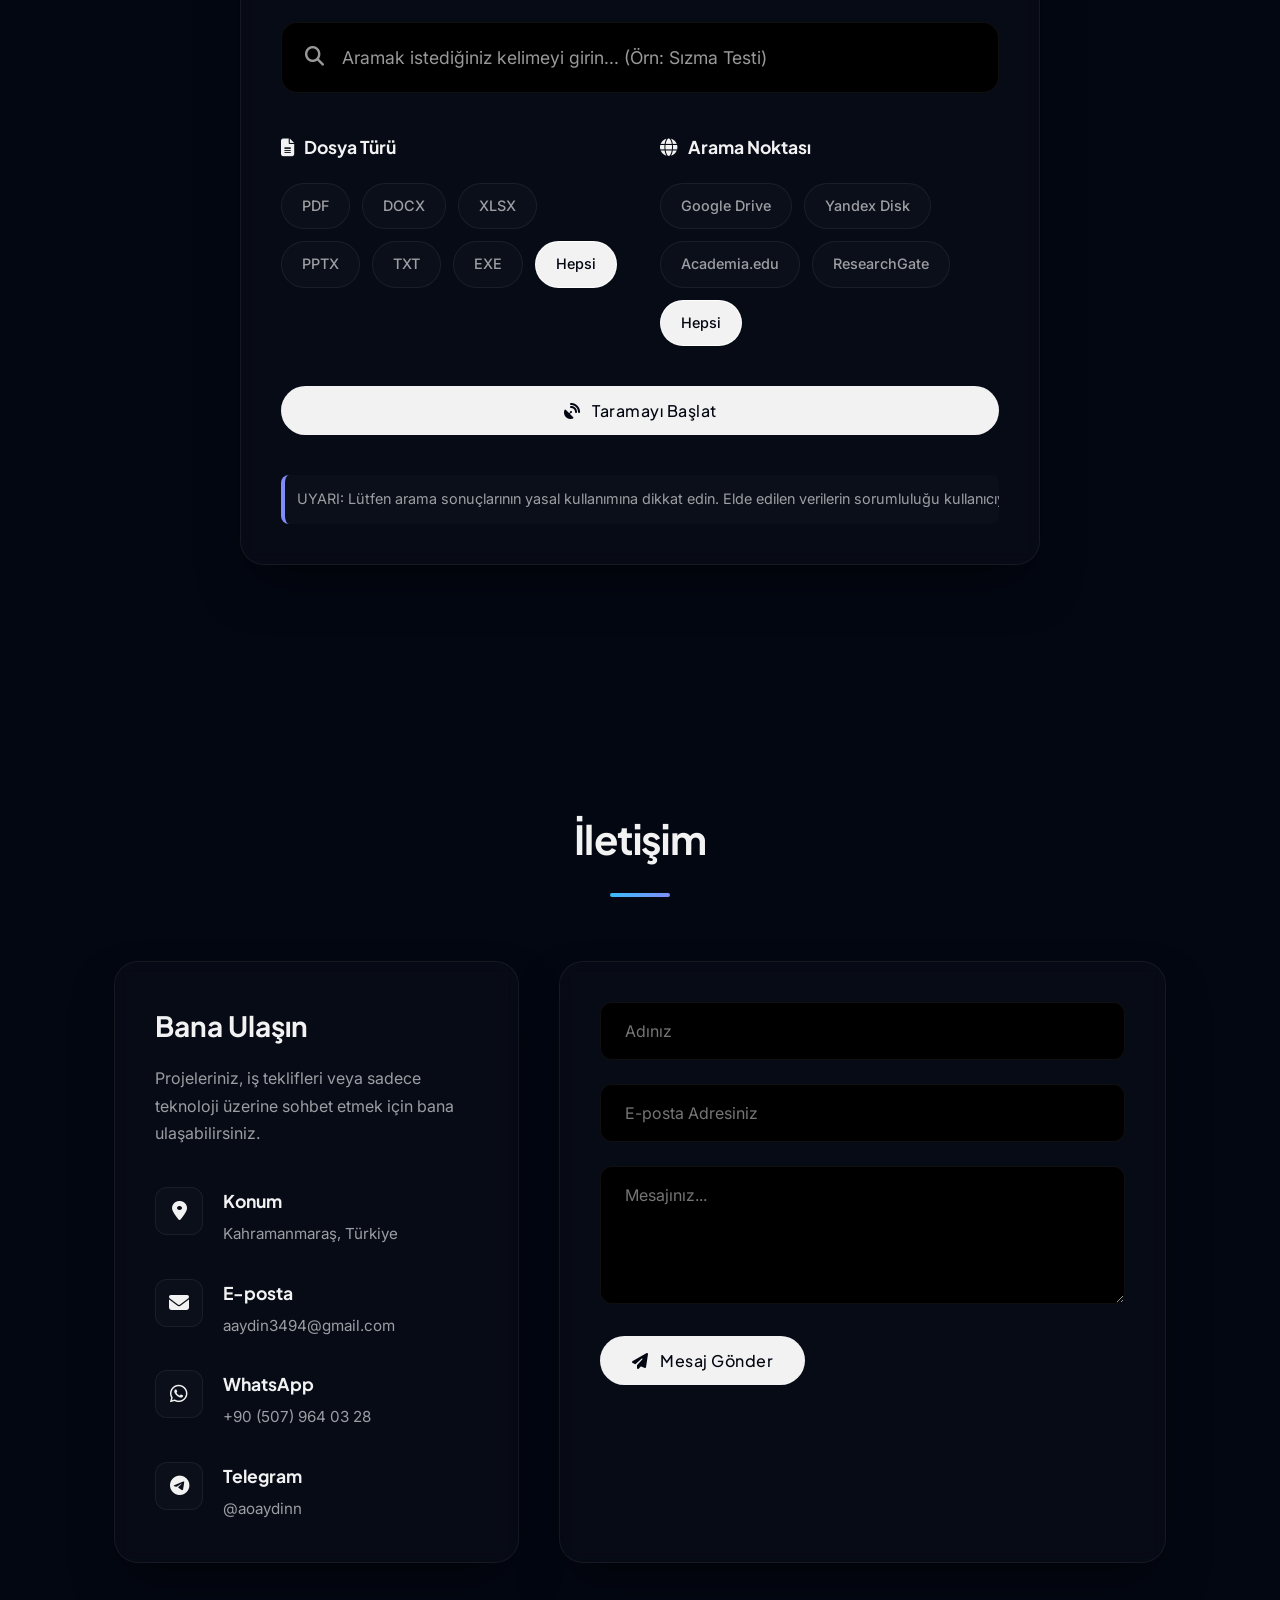
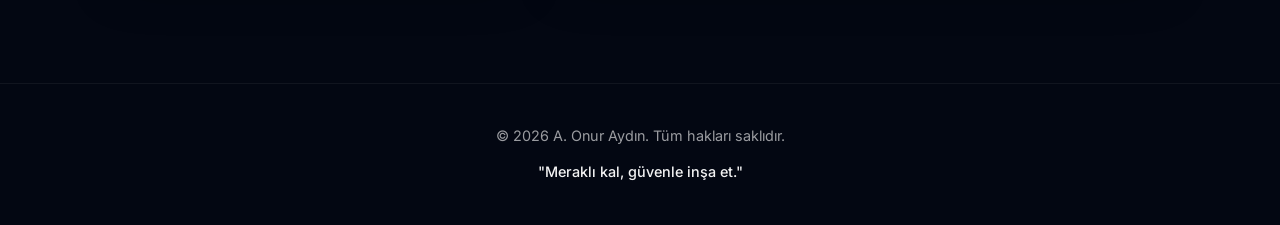
==== commit 919c442c: "Add files via upload" ====
--- a/index.html
+++ b/index.html
@@ -1,313 +1,616 @@
 <!DOCTYPE html>
 <html lang="tr">
+
 <head>
     <meta charset="UTF-8">
     <meta name="viewport" content="width=device-width, initial-scale=1.0">
-    <title>Abdurrahman Aydın | Geliştirici & Siber Güvenlik</title>
-    
-    <!-- Google Fonts:现代 ve okunabilir iki yazı tipi -->
+    <meta name="description"
+        content="A. Onur Aydın - Kıdemli Bilgi Teknolojileri ve Yazılım Uzmanı. Siber Güvenlik, Yapay Zeka (AI) ve Web Geliştirme portfolyosu.">
+    <meta name="keywords"
+        content="A. Onur Aydın, Onur Aydın, Abdurrahman Aydın, Yazılım Geliştirici, Siber Güvenlik Uzmanı, Yapay Zeka, AI, Bilgi İşlem Müdürü, C#, Portfolyo, Kahramanmaraş, Freelance Yazılım">
+    <meta name="author" content="A. Onur Aydın">
+    <meta name="robots" content="index, follow">
+    <meta name="language" content="Turkish">
+    <meta name="theme-color" content="#030712">
+    <link rel="canonical" href="https://aoaydinn.github.io/">
+
+    <!-- Open Graph / Social Media -->
+    <meta property="og:title" content="A. Onur Aydın | Profesyonel Portfolyo">
+    <meta property="og:description"
+        content="Kıdemli Bilgi Teknolojileri ve Yazılım Uzmanı. 12+ yıllık sektör tecrübesi, Siber Güvenlik ve Sistem Mimarisi.">
+    <meta property="og:type" content="website">
+    <meta property="og:url" content="https://aoaydinn.github.io/">
+    <meta property="og:image" content="https://aoaydinn.github.io/images/photo.png">
+
+    <!-- Twitter -->
+    <meta name="twitter:card" content="summary_large_image">
+    <meta name="twitter:site" content="@aoaydinn">
+    <meta name="twitter:title" content="A. Onur Aydın | Profesyonel Portfolyo">
+    <meta name="twitter:description"
+        content="Kıdemli Bilgi Teknolojileri ve Yazılım Uzmanı. Siber Güvenlik ve Yapay Zeka (AI) çözümleri.">
+
+    <title>A. Onur Aydın | Portfolyo</title>
+    <!-- Google Fonts -->
     <link rel="preconnect" href="https://fonts.googleapis.com">
     <link rel="preconnect" href="https://fonts.gstatic.com" crossorigin>
-    <link href="https://fonts.googleapis.com/css2?family=Orbitron:wght@400;500;600;700&family=Roboto:wght@300;400;500;700&display=swap" rel="stylesheet">
-    
-    <!-- Font Awesome ikonları -->
+    <link
+        href="https://fonts.googleapis.com/css2?family=Plus+Jakarta+Sans:wght@300;400;500;600;700&family=Inter:wght@300;400;500;600&family=JetBrains+Mono:wght@400&display=swap"
+        rel="stylesheet">
+
+    <!-- Font Awesome -->
     <link rel="stylesheet" href="https://cdnjs.cloudflare.com/ajax/libs/font-awesome/6.5.1/css/all.min.css">
-    
-    <!-- Kendi stil dosyamız -->
-    <link rel="stylesheet" href="style.css">
+
+    <!-- CSS Dosyası -->
+    <link rel="stylesheet" href="css/style.css">
 </head>
+
 <body>
-    
-    <!-- 🌙 Tema Değiştirme Butonu -->
-    <button class="theme-toggle" id="themeToggle" aria-label="Tema değiştir">
-        <i class="fas fa-moon"></i>
-    </button>
-
-    <!-- 📍 Navigasyon -->
+    <!-- Matrix Arka Plan -->
+    <canvas id="matrixCanvas"></canvas>
+    <div class="overlay"></div>
+
+    <!-- Navigasyon -->
     <nav class="navbar">
         <div class="nav-container">
-            <a href="#home" class="nav-logo">&lt;aoaydinn/&gt;</a>
-            <ul class="nav-menu">
-                <li><a href="#home">Ana Sayfa</a></li>
+            <a href="#home" class="logo">&lt;aoaydin/&gt;</a>
+            <ul class="nav-links">
+                <li><a href="#home" class="active">Ana Sayfa</a></li>
                 <li><a href="#about">Hakkımda</a></li>
-                <li><a href="#skills">Beceriler</a></li>
+                <li><a href="#resume">Özgeçmiş</a></li>
+                <li><a href="#skills">Yetenekler</a></li>
                 <li><a href="#projects">Projeler</a></li>
+                <li><a href="#dorks">Google Dorks</a></li>
                 <li><a href="#contact">İletişim</a></li>
             </ul>
-            <button class="hamburger" aria-label="Menü">
-                <span></span>
-                <span></span>
-                <span></span>
-            </button>
+            <div class="nav-actions" style="display: flex; align-items: center; gap: 20px;">
+                <div class="lang-switch">
+                    <a href="en.html" class="lang-btn"><i class="fas fa-globe"></i> EN</a>
+                </div>
+                <div class="menu-toggle">
+                    <i class="fas fa-bars"></i>
+                </div>
+            </div>
         </div>
     </nav>
 
-    <!-- 🏠 Hero Bölümü -->
-    <section id="home" class="hero">
-        <canvas id="matrixCanvas"></canvas>
-        <div class="hero-content">
-            <p class="hero-greeting">Merhaba, ben</p>
-            <h1 class="hero-title">Abdurrahman Aydın</h1>
-            <div class="hero-roles">
-                <span id="typingText"></span><span class="cursor">|</span>
-            </div>
-                                                               <p class="hero-description">
-                Kahramanmaraş'tan bir Geliştirici ve Siber Güvenlik Tutkunu. 
-                12 yılı aşkın süredir hem donanımsal hem de yazılımsal alanda 
-                çözümler üretiyorum.
-            </p>
-            <div class="hero-cta">
-                <a href="#projects" class="btn btn-primary">Projelerimi Gör</a>
-                <a href="#contact" class="btn btn-outline">İletişime Geç</a>
-            </div>
+    <main>
+        <!-- Hero Bölümü -->
+        <section id="home" class="hero section">
+            <div class="hero-content">
+                <div class="avatar-container">
+                    <!-- Gerçek resminiz veya placeholder -->
+                    <img src="images/photo.png" alt="A. Onur Aydın" class="avatar">
+                </div>
+                <h1 class="glitch" data-text="A. Onur Aydın">A. Onur Aydın</h1>
+                <div class="typing-container">
+                    <span class="prefix">>_ </span><span id="typed-text"></span><span class="cursor">|</span>
+                </div>
+                <p class="hero-desc">
+                    Yazılım Geliştirme, Siber Güvenlik ve Donanım alanında 12 yılı aşkın tecrübe ile yenilikçi çözümler
+                    üretiyorum.
+                </p>
+                <div class="hero-actions">
+                    <a href="#contact" class="btn btn-primary">
+                        <i class="fas fa-paper-plane"></i> İletişime Geç
+                    </a>
+                    <a href="#" class="btn btn-outline" download>
+                        <i class="fas fa-download"></i> CV İndir
+                    </a>
+                </div>
+                <div class="social-links">
+                    <a href="https://github.com/aoaydinn" target="_blank" title="GitHub"><i
+                            class="fab fa-github"></i></a>
+                    <a href="https://twitter.com/aoaydinn" target="_blank" title="Twitter"><i
+                            class="fab fa-twitter"></i></a>
+                    <a href="https://t.me/aoaydinn" target="_blank" title="Telegram"><i class="fab fa-telegram"></i></a>
+                    <a href="https://www.instagram.com/aoaydin/" target="_blank" title="Instagram"><i
+                            class="fab fa-instagram"></i></a>
+                    <a href="mailto:aaydin3494@gmail.com" title="Email"><i class="fas fa-envelope"></i></a>
+                </div>
+            </div>
+            <a href="#about" class="scroll-down">
+                <i class="fas fa-chevron-down"></i>
+            </a>
+        </section>
+
+        <!-- Hakkımda Bölümü -->
+        <section id="about" class="about section">
+            <div class="container">
+                <h2 class="section-title">Hakkımda</h2>
+                <div class="about-grid">
+                    <div class="about-text glass-card">
+                        <h3>Kıdemli Bilgi Teknolojileri ve Yazılım Uzmanı</h3>
+                        <p>Eğitim hayatım ve tecrübelerim doğrultusunda farklı insanlarla birlikte çalışma, bir takımda
+                            yer alma ve birlikte üretebilmeyi öğrenme fırsatım oldu. İşini severek yapan ve detayları
+                            çok önemseyen biriyim.</p>
+                        <p>Yapay zekaya olan ilgim yalnızca görsel üretimiyle sınırlı değil; sesten yazıya, yazıdan
+                            sese, yerel yapay zeka modeli kurulumları ve takım çalışmaları üzerine yoğunlaşıyorum. Siber
+                            güvenlik, yapay zeka ve modern web teknolojileriyle sağlam ve ölçeklenebilir sistemler inşa
+                            etmeye tutkuluyum.</p>
+                    </div>
+                    <div class="about-stats glass-card">
+                        <ul class="info-list">
+                            <li><span class="label">Yaş</span><span class="val" id="age-val">30</span></li>
+                            <li><span class="label">Konum</span><span class="val">Kahramanmaraş, Türkiye</span></li>
+                            <li><span class="label">E-mail</span><span class="val">aaydin3494@gmail.com</span></li>
+                            <li><span class="label">Yabancı Dil</span><span class="val">İngilizce (İyi Seviye)</span>
+                            </li>
+                            <li><span class="label">Askerlik</span><span class="val">Yapıldı</span></li>
+                            <li><span class="label">Projeler</span><span class="val text-green">60+ GitHub Reposu</span>
+                            </li>
+                            <li><span class="label">Durum</span><span class="val text-green">Freelance İş Birliklerine
+                                    Açık</span></li>
+                            <li><span class="label">Deneyim</span><span class="val">12+ Yıl</span></li>
+                        </ul>
+                    </div>
+                </div>
+            </div>
+        </section>
+
+        <!-- Özgeçmiş Bölümü -->
+        <section id="resume" class="resume section">
+            <div class="container">
+                <h2 class="section-title">Özgeçmiş</h2>
+                <div class="timeline-container">
+                    <div class="timeline-block glass-card">
+                        <h3><i class="fas fa-briefcase"></i> İş Deneyimleri</h3>
+                        <div class="timeline">
+                            <div class="timeline-item">
+                                <div class="timeline-dot"></div>
+                                <div class="timeline-content">
+                                    <h4>Bilgi İşlem Sorumlusu</h4>
+                                    <span class="period">2024 - Devam Ediyor</span>
+                                    <p class="company">Gemciler Güven Metal San. ve Tic. A.Ş.</p>
+                                    <span class="tags">Sistem Yönetimi | Yazılım | Siber Güvenlik</span>
+                                </div>
+                            </div>
+                            <div class="timeline-item">
+                                <div class="timeline-dot"></div>
+                                <div class="timeline-content">
+                                    <h4>Freelance Geliştirici</h4>
+                                    <span class="period">2021 - 2024</span>
+                                    <p class="company">Serbest Çalışan (Freelance)</p>
+                                    <span class="tags">C# Proje Geliştirme | Otomasyon Desteği | Web Geliştirme | Son
+                                        Kullanıcı Desteği</span>
+                                </div>
+                            </div>
+                            <div class="timeline-item">
+                                <div class="timeline-dot"></div>
+                                <div class="timeline-content">
+                                    <h4>Bilgi İşlem Müdürü</h4>
+                                    <span class="period">11.2018 - 12.2020</span>
+                                    <p class="company">PULATHANELİLER OFÇAY GIDA PAZ. TİC. AŞ.</p>
+                                    <span class="tags">Sistem Yönetimi | Ağ Mimarisi | E-Ticaret</span>
+                                </div>
+                            </div>
+                            <div class="timeline-item">
+                                <div class="timeline-dot"></div>
+                                <div class="timeline-content">
+                                    <h4>Bilgi İşlem Müdürü</h4>
+                                    <span class="period">03.2014 - 02.2019</span>
+                                    <p class="company">ACEM GIDA İNŞAAT TUR. SAN. ve TİC. LTD. ŞTİ.</p>
+                                    <span class="tags">Donanım | Sunucu Yönetimi | Teknik Destek</span>
+                                </div>
+                            </div>
+                        </div>
+                    </div>
+                    <div class="timeline-block glass-card">
+                        <h3><i class="fas fa-graduation-cap"></i> Eğitim</h3>
+                        <div class="timeline">
+                            <div class="timeline-item">
+                                <div class="timeline-dot"></div>
+                                <div class="timeline-content">
+                                    <h4>Bilgisayar Mühendisliği (İngilizce)</h4>
+                                    <span class="period">10.2012 - 08.2016</span>
+                                    <p class="company">Dokuz Eylül Üniversitesi</p>
+                                    <span class="tags">Bilgisayar ve Teknoloji Yüksekokulu | 2. Yıl Terk</span>
+                                </div>
+                            </div>
+                            <div class="timeline-item">
+                                <div class="timeline-dot"></div>
+                                <div class="timeline-content">
+                                    <h4>Web Programcılığı</h4>
+                                    <span class="period">Bitiş: 05.2012</span>
+                                    <p class="company">Kahramanmaraş Anadolu Endüstri Meslek Lisesi</p>
+                                </div>
+                            </div>
+                        </div>
+                    </div>
+
+                    <div class="timeline-block glass-card" style="grid-column: 1 / -1; margin-top: 20px;">
+                        <h3><i class="fas fa-certificate"></i> Sertifikalar & Kurslar</h3>
+                        <div class="timeline"
+                            style="display: grid; grid-template-columns: repeat(auto-fit, minmax(300px, 1fr)); gap: 20px;">
+                            <div class="timeline-item" style="margin-bottom: 0;">
+                                <div class="timeline-dot"></div>
+                                <div class="timeline-content">
+                                    <h4>Temel Ağ & Blockchain Teknolojileri</h4>
+                                    <span class="period">2021</span>
+                                    <p class="company">BTK Akademi</p>
+                                </div>
+                            </div>
+                            <div class="timeline-item" style="margin-bottom: 0;">
+                                <div class="timeline-dot"></div>
+                                <div class="timeline-content">
+                                    <h4>E-Ticaret Eğitimi</h4>
+                                    <span class="period">11.2021 (45 Saat)</span>
+                                    <p class="company">İSTİB</p>
+                                </div>
+                            </div>
+                            <div class="timeline-item" style="margin-bottom: 0;">
+                                <div class="timeline-dot"></div>
+                                <div class="timeline-content">
+                                    <h4>İşletim Sistemleri & Bilgi Teknolojileri</h4>
+                                    <span class="period">2020 - 2021</span>
+                                    <p class="company">İnsan Kaynakları ve Eğitim Dairesi</p>
+                                </div>
+                            </div>
+                            <div class="timeline-item" style="margin-bottom: 0;">
+                                <div class="timeline-dot"></div>
+                                <div class="timeline-content">
+                                    <h4>Bilgisayar İşletmenliği & İngilizce Eğitimi</h4>
+                                    <span class="period">2008 (240 Saat)</span>
+                                    <p class="company">Oxford Eğitim</p>
+                                </div>
+                            </div>
+                        </div>
+                    </div>
+                </div>
+            </div>
+        </section>
+
+        <!-- Yetenekler Bölümü -->
+        <section id="skills" class="skills section">
+            <div class="container">
+                <h2 class="section-title">Yetenekler & Teknolojiler</h2>
+                <div class="skills-grid">
+                    <div class="skill-category glass-card">
+                        <h3><i class="fas fa-code"></i> Programlama Dilleri</h3>
+                        <div class="skill-bars">
+                            <div class="skill-bar">
+                                <div class="skill-info">
+                                    <span>Python</span>
+                                    <span>90%</span>
+                                </div>
+                                <div class="progress-line"><span style="width: 90%;"></span></div>
+                            </div>
+                            <div class="skill-bar">
+                                <div class="skill-info">
+                                    <span>Bash</span>
+                                    <span>90%</span>
+                                </div>
+                                <div class="progress-line"><span style="width: 90%;"></span></div>
+                            </div>
+                            <div class="skill-bar">
+                                <div class="skill-info">
+                                    <span>C#</span>
+                                    <span>70%</span>
+                                </div>
+                                <div class="progress-line"><span style="width: 70%;"></span></div>
+                            </div>
+                            <div class="skill-bar">
+                                <div class="skill-info">
+                                    <span>Flutter / Dart</span>
+                                    <span>50%</span>
+                                </div>
+                                <div class="progress-line"><span style="width: 50%;"></span></div>
+                            </div>
+                            <div class="skill-bar">
+                                <div class="skill-info">
+                                    <span>HTML / CSS / JS</span>
+                                    <span>85%</span>
+                                </div>
+                                <div class="progress-line"><span style="width: 85%;"></span></div>
+                            </div>
+                        </div>
+                    </div>
+
+                    <div class="skill-category glass-card">
+                        <h3><i class="fas fa-toolbox"></i> Teknoloji Ekosistemi</h3>
+
+                        <div class="tag-group" style="margin-bottom: 25px;">
+                            <h4
+                                style="font-size: 1.1rem; color: var(--primary); margin-bottom: 12px; display: flex; align-items: center; gap: 8px;">
+                                <i class="fas fa-brain"></i> Yapay Zeka (AI) & LLM</h4>
+                            <div class="skill-tags">
+                                <span class="tag"><i class="fas fa-server"></i> Ollama (Local AI)</span>
+                                <span class="tag"><i class="fas fa-network-wired"></i> LangChain</span>
+                                <span class="tag"><i class="fas fa-microphone"></i> Whisper (Sesten Yazıya)</span>
+                                <span class="tag"><i class="fas fa-image"></i> ComfyUI (Görsel Üretim)</span>
+                            </div>
+                        </div>
+
+                        <div class="tag-group" style="margin-bottom: 25px;">
+                            <h4
+                                style="font-size: 1.1rem; color: var(--primary); margin-bottom: 12px; display: flex; align-items: center; gap: 8px;">
+                                <i class="fas fa-shield-alt"></i> Siber Güvenlik & Sistem</h4>
+                            <div class="skill-tags">
+                                <span class="tag"><i class="fab fa-linux"></i> Linux / Sunucu Yönetimi</span>
+                                <span class="tag"><i class="fas fa-fire-alt"></i> Güvenlik Duvarı</span>
+                                <span class="tag"><i class="fab fa-docker"></i> Docker / Konteynerler</span>
+                                <span class="tag"><i class="fas fa-network-wired"></i> Ağ Mimarisi</span>
+                            </div>
+                        </div>
+
+                        <div class="tag-group">
+                            <h4
+                                style="font-size: 1.1rem; color: var(--primary); margin-bottom: 12px; display: flex; align-items: center; gap: 8px;">
+                                <i class="fas fa-database"></i> Veritabanı & Operasyon</h4>
+                            <div class="skill-tags">
+                                <span class="tag"><i class="fas fa-database"></i> SQL (MySQL, PgSQL)</span>
+                                <span class="tag"><i class="fab fa-git-alt"></i> Git / Versiyon Kontrolü</span>
+                                <span class="tag"><i class="fas fa-microchip"></i> Donanım Operasyonları</span>
+                                <span class="tag"><i class="fab fa-windows"></i> Windows Ekosistemi</span>
+                            </div>
+                        </div>
+                    </div>
+                </div>
+            </div>
+        </section>
+
+        <!-- Projeler Bölümü -->
+        <section id="projects" class="projects section">
+            <div class="container">
+                <h2 class="section-title">Öne Çıkan Projeler</h2>
+                <div class="projects-grid">
+
+                    <div class="project-card glass-card fade-in-up">
+                        <div class="project-content">
+                            <div class="project-header">
+                                <h3><i class="fas fa-industry"></i> Tesis Araç Takip Otonomu</h3>
+                                <div class="project-links">
+                                    <span class="badge badge-private"><i class="fas fa-lock"></i> Private</span>
+                                </div>
+                            </div>
+                            <p>Fabrika giriş/çıkış kapılarındaki araç trafiğini otonom takip etmek, saymak ve raporlamak
+                                için geliştirilmiş yapay zeka destekli masaüstü uygulaması.</p>
+                            <div class="project-tech">
+                                <span>Python</span>
+                                <span>AI</span>
+                                <span>Computer Vision</span>
+                            </div>
+                        </div>
+                    </div>
+
+                    <div class="project-card glass-card fade-in-up">
+                        <div class="project-content">
+                            <div class="project-header">
+                                <h3><i class="fas fa-video"></i> CopperTrace AI</h3>
+                                <div class="project-links">
+                                    <span class="badge badge-private"><i class="fas fa-lock"></i> Private</span>
+                                </div>
+                            </div>
+                            <p>Haddehane ortamlarında sıcak bakır materyallerin hareketini gerçek zamanlı izleyen ve
+                                güvenli bölge ihlalini anlık tespit eden görüntü işleme sistemi.</p>
+                            <div class="project-tech">
+                                <span>Python</span>
+                                <span>RTSP</span>
+                                <span>Computer Vision</span>
+                            </div>
+                        </div>
+                    </div>
+
+                    <div class="project-card glass-card fade-in-up">
+                        <div class="project-content">
+                            <div class="project-header">
+                                <h3><i class="fas fa-shield-alt"></i> FolderLocker Pro</h3>
+                                <div class="project-links">
+                                    <span class="badge badge-private"><i class="fas fa-lock"></i> Private</span>
+                                </div>
+                            </div>
+                            <p>Klasörleri AES tabanlı şifreleme ve hızlı GUID gizleme yöntemiyle koruyan; otomatik
+                                yedekleme sunan üst düzey güvenlik aracı.</p>
+                            <div class="project-tech">
+                                <span>C#</span>
+                                <span>Cryptography</span>
+                                <span>Güvenlik</span>
+                            </div>
+                        </div>
+                    </div>
+
+                    <div class="project-card glass-card fade-in-up">
+                        <div class="project-content">
+                            <div class="project-header">
+                                <h3><i class="fas fa-database"></i> Sentinel3 Veri Analizi</h3>
+                                <div class="project-links">
+                                    <span class="badge badge-private"><i class="fas fa-lock"></i> Private</span>
+                                </div>
+                            </div>
+                            <p>Firebird veritabanı (Sentinel) kullanan devriye takip sistemlerinden verileri analiz
+                                etmek, görselleştirmek ve otomatik raporlamak için geliştirildi.</p>
+                            <div class="project-tech">
+                                <span>C#</span>
+                                <span>Firebird SQL</span>
+                                <span>Veri Analizi</span>
+                            </div>
+                        </div>
+                    </div>
+
+                    <div class="project-card glass-card fade-in-up">
+                        <div class="project-content">
+                            <div class="project-header">
+                                <h3><i class="fas fa-network-wired"></i> FreeIPFinder & OSD</h3>
+                                <div class="project-links">
+                                    <span class="badge badge-public"><i class="fas fa-globe"></i> Public/Private</span>
+                                </div>
+                            </div>
+                            <p>Ağdaki boş IP'leri bulan, cihazları yapılandıran ve Hikvision kameraların OSD (Ekran
+                                Göstergeleri) ayarlarını toplu yöneten ağ aracı koleksiyonu.</p>
+                            <div class="project-tech">
+                                <span>C#</span>
+                                <span>Python</span>
+                                <span>Network Ops</span>
+                            </div>
+                        </div>
+                    </div>
+
+                    <div class="project-card glass-card fade-in-up">
+                        <div class="project-content">
+                            <div class="project-header">
+                                <h3><i class="fas fa-robot"></i> Google AI & PentestAgent</h3>
+                                <div class="project-links">
+                                    <span class="badge badge-public"><i class="fas fa-globe"></i> Public</span>
+                                </div>
+                            </div>
+                            <p>Generative Language API ile akıllı metin işleme asistanı ve siber güvenlik (sızma
+                                testleri) için geliştirilmiş Python tabanlı otomasyon aracı.</p>
+                            <div class="project-tech">
+                                <span>C#</span>
+                                <span>Python</span>
+                                <span>LLM / Sızma Testi</span>
+                            </div>
+                        </div>
+                    </div>
+                </div>
+
+                <div class="btn-container" style="text-align: center; margin-top: 40px;">
+                    <a href="https://github.com/aoaydinn" target="_blank" class="btn btn-outline fade-in-up">
+                        <i class="fab fa-github"></i> Tümünü Gör (60+ Proje)
+                    </a>
+                </div>
+            </div>
+        </section>
+
+        <!-- Google Dorks Bölümü -->
+        <section id="dorks" class="dorks section">
+            <div class="container">
+                <h2 class="section-title">Google Dorks Arama Aracı</h2>
+                <div class="dorks-container glass-card">
+                    <p class="dork-desc">İstediğiniz dosyaları internetin derinliklerinden çekip çıkarın.</p>
+
+                    <div class="search-box">
+                        <i class="fas fa-search search-icon"></i>
+                        <input type="text" id="searchQuery"
+                            placeholder="Aramak istediğiniz kelimeyi girin... (Örn: Sızma Testi)">
+                    </div>
+
+                    <div class="filters-grid">
+                        <div class="filter-group">
+                            <h3><i class="fas fa-file-alt"></i> Dosya Türü</h3>
+                            <div class="options-group">
+                                <label class="cyber-radio"><input type="radio" name="fileType"
+                                        value="pdf"><span>PDF</span></label>
+                                <label class="cyber-radio"><input type="radio" name="fileType"
+                                        value="docx"><span>DOCX</span></label>
+                                <label class="cyber-radio"><input type="radio" name="fileType"
+                                        value="xlsx"><span>XLSX</span></label>
+                                <label class="cyber-radio"><input type="radio" name="fileType"
+                                        value="pptx"><span>PPTX</span></label>
+                                <label class="cyber-radio"><input type="radio" name="fileType"
+                                        value="txt"><span>TXT</span></label>
+                                <label class="cyber-radio"><input type="radio" name="fileType"
+                                        value="exe"><span>EXE</span></label>
+                                <label class="cyber-radio"><input type="radio" name="fileType" value=""
+                                        checked><span>Hepsi</span></label>
+                            </div>
+                        </div>
+
+                        <div class="filter-group">
+                            <h3><i class="fas fa-globe"></i> Arama Noktası</h3>
+                            <div class="options-group">
+                                <label class="cyber-radio"><input type="radio" name="searchPoint"
+                                        value="drive.google.com"><span>Google Drive</span></label>
+                                <label class="cyber-radio"><input type="radio" name="searchPoint"
+                                        value="disk.yandex.com"><span>Yandex Disk</span></label>
+                                <label class="cyber-radio"><input type="radio" name="searchPoint"
+                                        value="academia.edu"><span>Academia.edu</span></label>
+                                <label class="cyber-radio"><input type="radio" name="searchPoint"
+                                        value="researchgate.net"><span>ResearchGate</span></label>
+                                <label class="cyber-radio"><input type="radio" name="searchPoint" value=""
+                                        checked><span>Hepsi</span></label>
+                            </div>
+                        </div>
+                    </div>
+
+                    <button id="searchBtn" class="btn btn-primary btn-block">
+                        <i class="fas fa-satellite-dish"></i> Taramayı Başlat
+                    </button>
+
+                    <div class="marquee-container">
+                        <div class="marquee">
+                            <span>UYARI: Lütfen arama sonuçlarının yasal kullanımına dikkat edin. Elde edilen verilerin
+                                sorumluluğu kullanıcıya aittir.</span>
+                        </div>
+                    </div>
+                </div>
+            </div>
+        </section>
+
+        <!-- İletişim Bölümü -->
+        <section id="contact" class="contact section">
+            <div class="container">
+                <h2 class="section-title">İletişim</h2>
+                <div class="contact-grid">
+                    <div class="contact-info glass-card">
+                        <h3>Bana Ulaşın</h3>
+                        <p>Projeleriniz, iş teklifleri veya sadece teknoloji üzerine sohbet etmek için bana
+                            ulaşabilirsiniz.</p>
+
+                        <div class="info-items">
+                            <div class="info-item">
+                                <div class="icon"><i class="fas fa-map-marker-alt"></i></div>
+                                <div>
+                                    <h4>Konum</h4>
+                                    <p>Kahramanmaraş, Türkiye</p>
+                                </div>
+                            </div>
+                            <div class="info-item">
+                                <div class="icon"><i class="fas fa-envelope"></i></div>
+                                <div>
+                                    <h4>E-posta</h4>
+                                    <p><a href="mailto:aaydin3494@gmail.com">aaydin3494@gmail.com</a></p>
+                                </div>
+                            </div>
+                            <div class="info-item">
+                                <div class="icon"><i class="fab fa-whatsapp"></i></div>
+                                <div>
+                                    <h4>WhatsApp</h4>
+                                    <p>+90 (507) 964 03 28</p>
+                                </div>
+                            </div>
+                            <div class="info-item">
+                                <div class="icon"><i class="fab fa-telegram-plane"></i></div>
+                                <div>
+                                    <h4>Telegram</h4>
+                                    <p><a href="https://t.me/aoaydinn" target="_blank">@aoaydinn</a></p>
+                                </div>
+                            </div>
+                        </div>
+                    </div>
+
+                    <div class="contact-form-container glass-card">
+                        <form id="contactForm" class="contact-form">
+                            <div class="form-group">
+                                <input type="text" id="name" placeholder="Adınız" required>
+                                <span class="focus-border"></span>
+                            </div>
+                            <div class="form-group">
+                                <input type="email" id="email" placeholder="E-posta Adresiniz" required>
+                                <span class="focus-border"></span>
+                            </div>
+                            <div class="form-group">
+                                <textarea id="message" rows="5" placeholder="Mesajınız..." required></textarea>
+                                <span class="focus-border"></span>
+                            </div>
+                            <button type="submit" class="btn btn-primary">
+                                <i class="fas fa-paper-plane"></i> Mesaj Gönder
+                            </button>
+                        </form>
+                    </div>
+                </div>
+            </div>
+        </section>
+    </main>
+
+    <footer>
+        <div class="container">
+            <p>&copy; <span id="current-year">2024</span> A. Onur Aydın. Tüm hakları saklıdır.</p>
+            <p class="footer-tagline">"Meraklı kal, güvenle inşa et."</p>
         </div>
-        <div class="scroll-indicator">
-            <span>Aşağı Kaydır</span>
-            <i class="fas fa-chevron-down"></i>
-        </div>
-    </section>
-
-    <!-- 👤 Hakkımda Bölümü -->
-    <section id="about" class="about">
-        <div class="container">
-            <h2 class="section-title">&lt;hakkımda&gt;</h2>
-            <p class="section-subtitle">&lt;/hakkımda&gt;</p>
-            
-            <div class="about-content">
-                <div class="about-text">
-                    <p>Merhaba! Ben <strong>Abdurrahman</strong>. 12 yılı aşkın süredir hem donanımsal hem de yazılımsal alanda kendimi geliştiriyorum. Siber güvenlik, yapay zeka ve modern web teknolojileriyle sağlam ve ölçeklenebilir sistemler inşa etmeye tutkuluyum.</p>
-                    
-                    <p>Yapay zekaya olan ilgim yalnızca görsel üretimiyle sınırlı değil; sesten yazıya, yazıdan sese, yerel yapay zeka modeli kurulumları ve takım çalışmaları üzerine yoğunlaşıyorum. İnsanların günlük işlerini kolaylaştıracak pratik çözümler üretmek en büyük motivasyonum.</p>
-                    
-                    <p>Aynı zamanda kamera sistemleri kurulumu ve son kullanıcı desteği konularında kapsamlı saha tecrübesine sahibim. Bu çok yönlü altyapım, projelerime farklı perspektiflerden bakmamı sağlıyor.</p>
-                </div>
-                
-                <div class="about-stats">
-                    <div class="stat-item">
-                        <span class="stat-number">12+</span>
-                        <span class="stat-label">Yıl Deneyim</span>
-                    </div>
-                    <div class="stat-item">
-                        <span class="stat-number">50+</span>
-                        <span class="stat-label">Tamamlanan Proje</span>
-                    </div>
-                    <div class="stat-item">
-                        <span class="stat-number">10+</span>
-                        <span class="stat-label">Teknoloji</span>
-                    </div>
-                    <div class="stat-item">
-                        <span class="stat-number">∞</span>
-                        <span class="stat-label">Öğrenmeye Devam</span>
-                    </div>
-                </div>
-            </div>
-        </div>
-    </section>
-
-    <!-- ⚙️ Beceriler Bölümü -->
-    <section id="skills" class="skills">
-        <div class="container">
-            <h2 class="section-title">&lt;teknoloji_cephaneliğim&gt;</h2>
-            <p class="section-subtitle">&lt;/teknoloji_cephaneliğim&gt;</p>
-            
-            <div class="skills-grid">
-                
-                <!-- Diller & Temel -->
-                <div class="skill-card">
-                    <h3>🚀 Diller & Temel</h3>
-                    <ul class="skill-tags">
-                        <li>Python</li>
-                        <li>Java</li>
-                        <li>C#</li>
-                        <li>JavaScript</li>
-                        <li>HTML5</li>
-                        <li>CSS3</li>
-                        <li>Bash</li>
-                    </ul>
-                </div>
-
-                <!-- Framework & Kütüphaneler -->
-                <div class="skill-card">
-                    <h3>🧰 Framework & Kütüphaneler</h3>
-                    <ul class="skill-tags">
-                        <li>Flutter</li>
-                        <li>React</li>
-                        <li>Vue.js</li>
-                        <li>Node.js</li>
-                        <li>Flask</li>
-                    </ul>
-                </div>
-
-                <!-- Yapay Zeka Araçları -->
-                <div class="skill-card">
-                    <h3>🤖 Yapay Zeka Araçları</h3>
-                    <ul class="skill-tags">
-                        <li>ComfyUI</li>
-                        <li>Whisper (Ses Tanıma)</li>
-                        <li>TTS (Metin Okuma)</li>
-                        <li>Ollama</li>
-                        <li>LangChain</li>
-                    </ul>
-                </div>
-
-                <!-- Araçlar & Platformlar -->
-                <div class="skill-card">
-                    <h3>🛠️ Araçlar & Platformlar</h3>
-                    <ul class="skill-tags">
-                        <li>Linux</li>
-                        <li>Windows</li>
-                        <li>Git</li>
-                        <li>VS Code</li>
-                        <li>Docker</li>
-                        <li>MySQL / PostgreSQL</li>
-                    </ul>
-                </div>
-
-                <!-- Donanım & Destek -->
-                <div class="skill-card">
-                    <h3>📹 Donanım & Destek</h3>
-                    <ul class="skill-tags">
-                        <li>Kamera Sistemleri</li>
-                        <li>Son Kullanıcı Desteği</li>
-                        <li>Donanım Kurulum</li>
-                    </ul>
-                </div>
-
-            </div>
-        </div>
-    </section>
-
-    <!-- 📂 Projeler Bölümü -->
-    <section id="projects" class="projects">
-        <div class="container">
-            <h2 class="section-title">&lt;projeler&gt;</h2>
-            <p class="section-subtitle">&lt;/projeler&gt;</p>
-            
-            <div class="projects-grid">
-                
-                <!-- Proje Kartı 1 Örneği -->
-                <div class="project-card">
-                    <div class="project-image">
-                        <img src="https://placehold.co/600x400/0a0a0a/00ff41?text=Yapay+Zeka+Projesi" alt="AI Proje">
-                    </div>
-                    <div class="project-info">
-                        <h3>Akıllı Asistan</h3>
-                        <p>Sesten yazıya ve yazıdan sese dönüşüm yapabilen, yerel LLM ile çalışan kişisel asistan.</p>
-                        <div class="project-tech">
-                            <span>Python</span>
-                            <span>Whisper</span>
-                            <span>Ollama</span>
-                        </div>
-    <div class="project-links">
-                            <a href="#" target="_blank"><i class="fas fa-external-link-alt"></i> Demo</a>
-                            <a href="#" target="_blank"><i class="fab fa-github"></i> Kod</a>
-                        </div>
-                    </div>
-                </div>
-
-                <!-- Proje Kartı 2 Örneği -->
-                <div class="project-card">
-                    <div class="project-image">
-                        <img src="https://placehold.co/600x400/0a0a0a/0066cc?text=Siber+Güvenlik+Projesi" alt="Siber Güvenlik Projesi">
-                    </div>
-                    <div class="project-info">
-                        <h3>Güvenlik Duvarı Analizörü</h3>
-                        <p>Ağ trafiğini izleyen ve tehditleri tespit eden, yapay zeka destekli güvenlik duvarı uygulaması.</p>
-                        <div class="project-tech">
-                            <span>Python</span>
-                            <span>Flask</span>
-                            <span>Docker</span>
-                        </div>
-                        <div class="project-links">
-                            <a href="#" target="_blank"><i class="fas fa-external-link-alt"></i> Demo</a>
-                            <a href="#" target="_blank"><i class="fab fa-github"></i> Kod</a>
-                        </div>
-                    </div>
-                </div>
-
-                <!-- İsteğe göre daha fazla kart ekleyin -->
-                <div class="project-card">
-                    <div class="project-image">
-                        <img src="https://placehold.co/600x400/0a0a0a/ff6b35?text=Mobil+Uygulama" alt="Mobil Uygulama">
-                    </div>
-                    <div class="project-info">
-                        <h3>Flutter ile Mobil Uygulama</h3>
-                        <p>Kullanıcı dostu, çapraz platform destekli modern bir mobil uygulama.</p>
-                        <div class="project-tech">
-                            <span>Flutter</span>
-                            <span>Dart</span>
-                            <span>Firebase</span>
-                        </div>
-                        <div class="project-links">
-                            <a href="#" target="_blank"><i class="fas fa-external-link-alt"></i> Demo</a>
-                            <a href="#" target="_blank"><i class="fab fa-github"></i> Kod</a>
-                        </div>
-                    </div>
-                </div>
-
-            </div>
-        </div>
-    </section>
-
-    <!-- ✉️ İletişim Bölümü -->
-    <section id="contact" class="contact">
-        <div class="container">
-            <h2 class="section-title">&lt;iletişim&gt;</h2>
-            <p class="section-subtitle">&lt;/iletişim&gt;</p>
-            
-            <p class="contact-text">Bir projeniz mi var? İşbirliği yapmak ister misiniz? Bana ulaşın!</p>
-            
-            <div class="contact-links">
-                <a href="https://twitter.com/aoaydinn" target="_blank" class="contact-item">
-                    <i class="fab fa-twitter"></i>
-                    <span>Twitter / X</span>
-                </a>
-                <a href="https://medium.com/@xleatz" target="_blank" class="contact-item">
-                    <i class="fab fa-medium"></i>
-                    <span>Medium</span>
-                </a>
-                <a href="https://t.me/aoaydinn" target="_blank" class="contact-item">
-                    <i class="fab fa-telegram"></i>
-                    <span>Telegram</span>
-                </a>
-                <a href="https://www.linkedin.com/in/abdurrahman-ayd%C4%B1n-97629678/" target="_blank" class="contact-item">
-                    <i class="fab fa-linkedin"></i>
-                    <span>LinkedIn</span>
-                </a>
-                <a href="https://stackoverflow.com/users/8784421/abdurrahman-ayd%c4%b1n" target="_blank" class="contact-item">
-                    <i class="fab fa-stack-overflow"></i>
-                    <span>StackOverflow</span>
-                </a>
-                <a href="mailto:you@example.com" class="contact-item" id="emailLink">
-                    <i class="fas fa-envelope"></i>
-                    <span>E-posta</span>
-                </a>
-            </div>
-            
-            <!-- Hızlı İletişim Formu -->
-            <form id="contactForm" class="contact-form">
-                <div class="form-group">
-                    <input type="text" id="name" placeholder="Adınız" required>
-                </div>
-                <div class="form-group">
-                    <input type="email" id="email" placeholder="E-posta Adresiniz" required>
-                </div>
-                <div class="form-group">
-                    <textarea id="message" rows="5" placeholder="Mesajınız..." required></textarea>
-                </div>
-                <button type="submit" class="btn btn-primary">Gönder</button>
-            </form>
-            
-        </div>
-    </section>
-
-    <!-- ⚡ Footer -->
-    <footer class="footer">
-        <p>&copy; 2025 Abdurrahman Aydın. Tüm hakları saklıdır.</p>
-        <p class="footer-quote">"Meraklı kal, güvenle inşa et."</p>
     </footer>
 
-    <!-- Kendi betik dosyamız -->
-    <script src="script.js"></script>
+    <!-- JS Dosyası -->
+    <script src="js/app.js"></script>
 </body>
+
 </html>
--- a/css/style.css
+++ b/css/style.css
@@ -0,0 +1,954 @@
+/* =========================================
+   SOPHISTICATED THEME & VARIABLES
+========================================= */
+:root {
+    --bg-main: #030712; /* Deep Slate / Black */
+    --bg-darker: #000000;
+    --primary: #38bdf8; /* Light Sky Blue */
+    --primary-dim: rgba(56, 189, 248, 0.1);
+    --secondary: #818cf8; /* Indigo */
+    --accent-gradient: linear-gradient(135deg, var(--primary), var(--secondary));
+    
+    --text-main: rgba(255, 255, 255, 0.95);
+    --text-muted: rgba(255, 255, 255, 0.6);
+    
+    --glass-bg: rgba(255, 255, 255, 0.02);
+    --glass-border: rgba(255, 255, 255, 0.06);
+    --glass-shadow: 0 25px 50px -12px rgba(0, 0, 0, 0.5);
+    
+    --font-sans: 'Inter', sans-serif;
+    --font-heading: 'Plus Jakarta Sans', sans-serif;
+    --font-mono: 'JetBrains Mono', monospace;
+    
+    --transition: all 0.4s cubic-bezier(0.4, 0, 0.2, 1);
+}
+
+/* =========================================
+   RESET & BASE
+========================================= */
+* {
+    margin: 0;
+    padding: 0;
+    box-sizing: border-box;
+}
+
+html {
+    scroll-behavior: smooth;
+    font-size: 16px;
+}
+
+body {
+    background-color: var(--bg-main);
+    color: var(--text-main);
+    font-family: var(--font-sans);
+    line-height: 1.7;
+    overflow-x: hidden;
+    -webkit-font-smoothing: antialiased;
+    -moz-osx-font-smoothing: grayscale;
+}
+
+ul {
+    list-style: none;
+}
+
+a {
+    text-decoration: none;
+    color: inherit;
+    transition: var(--transition);
+}
+
+.container {
+    max-width: 1100px;
+    margin: 0 auto;
+    padding: 0 24px;
+}
+
+.section {
+    padding: 120px 0;
+    position: relative;
+    z-index: 2;
+}
+
+.section-title {
+    font-family: var(--font-heading);
+    font-size: 2.5rem;
+    font-weight: 700;
+    color: var(--text-main);
+    text-align: center;
+    margin-bottom: 4rem;
+    letter-spacing: -0.02em;
+}
+
+.section-title::after {
+    content: '';
+    display: block;
+    width: 60px;
+    height: 4px;
+    background: var(--accent-gradient);
+    margin: 20px auto 0;
+    border-radius: 2px;
+}
+
+/* Typography Enhancements */
+.gradient-text {
+    background: var(--accent-gradient);
+    -webkit-background-clip: text;
+    -webkit-text-fill-color: transparent;
+    display: inline-block;
+}
+
+.text-green {
+    color: var(--primary) !important;
+}
+
+/* =========================================
+   PREMIUM GLASSMORPHISM
+========================================= */
+.glass-card {
+    background: var(--glass-bg);
+    backdrop-filter: blur(8px);
+    -webkit-backdrop-filter: blur(8px);
+    border: 1px solid var(--glass-border);
+    border-radius: 24px;
+    padding: 40px;
+    box-shadow: var(--glass-shadow);
+    transition: transform 0.4s ease, border-color 0.4s ease, background 0.4s ease;
+}
+
+.glass-card:hover {
+    transform: translateY(-5px);
+    border-color: rgba(255, 255, 255, 0.15);
+    background: rgba(255, 255, 255, 0.03);
+}
+
+/* =========================================
+   BUTTONS
+========================================= */
+.btn {
+    display: inline-flex;
+    align-items: center;
+    justify-content: center;
+    gap: 12px;
+    padding: 14px 32px;
+    border-radius: 100px; /* Pill shape */
+    font-family: var(--font-heading);
+    font-weight: 500;
+    font-size: 1rem;
+    cursor: pointer;
+    transition: var(--transition);
+    letter-spacing: 0.5px;
+}
+
+.btn-primary {
+    background: var(--text-main);
+    color: var(--bg-main);
+    border: none;
+}
+
+.btn-primary:hover {
+    background: var(--primary);
+    transform: translateY(-2px);
+    box-shadow: 0 10px 25px -5px rgba(56, 189, 248, 0.4);
+}
+
+.btn-outline {
+    background: transparent;
+    color: var(--text-main);
+    border: 1px solid var(--glass-border);
+}
+
+.btn-outline:hover {
+    background: rgba(255, 255, 255, 0.05);
+    border-color: rgba(255, 255, 255, 0.2);
+    transform: translateY(-2px);
+}
+
+.btn-block {
+    width: 100%;
+}
+
+/* =========================================
+   PARTICLE NETWORK BACKGROUND
+========================================= */
+#matrixCanvas {
+    position: fixed;
+    top: 0;
+    left: 0;
+    width: 100%;
+    height: 100%;
+    z-index: 0;
+    pointer-events: none;
+}
+
+.overlay {
+    position: fixed;
+    top: 0;
+    left: 0;
+    width: 100%;
+    height: 100%;
+    background: radial-gradient(circle at top right, rgba(56, 189, 248, 0.05) 0%, transparent 40%),
+                radial-gradient(circle at bottom left, rgba(129, 140, 248, 0.05) 0%, transparent 40%);
+    z-index: 1;
+    pointer-events: none;
+}
+
+/* =========================================
+   NAVIGATION (HEADER)
+========================================= */
+.navbar {
+    position: fixed;
+    top: 0;
+    width: 100%;
+    background: rgba(3, 7, 18, 0.7);
+    backdrop-filter: blur(20px);
+    -webkit-backdrop-filter: blur(20px);
+    z-index: 100;
+    border-bottom: 1px solid var(--glass-border);
+    transition: var(--transition);
+}
+
+.nav-container {
+    max-width: 1100px;
+    margin: 0 auto;
+    padding: 20px 24px;
+    display: flex;
+    justify-content: space-between;
+    align-items: center;
+}
+
+.logo {
+    font-family: var(--font-heading);
+    font-size: 1.25rem;
+    font-weight: 700;
+    color: var(--text-main);
+    letter-spacing: -0.5px;
+}
+
+.nav-links {
+    display: flex;
+    gap: 32px;
+}
+
+.nav-links li a {
+    font-family: var(--font-sans);
+    font-size: 0.9rem;
+    font-weight: 500;
+    color: var(--text-muted);
+    transition: var(--transition);
+}
+
+.nav-links li a:hover,
+.nav-links li a.active {
+    color: var(--text-main);
+}
+
+.lang-btn {
+    display: flex;
+    align-items: center;
+    gap: 6px;
+    padding: 6px 12px;
+    background: rgba(255, 255, 255, 0.05);
+    border: 1px solid var(--glass-border);
+    border-radius: 100px;
+    color: var(--text-main);
+    font-size: 0.85rem;
+    font-weight: 600;
+    font-family: var(--font-sans);
+    transition: var(--transition);
+}
+
+.lang-btn:hover {
+    background: var(--text-main);
+    color: var(--bg-main);
+}
+
+.menu-toggle {
+    display: none;
+    font-size: 1.5rem;
+    color: var(--text-main);
+    cursor: pointer;
+}
+
+/* =========================================
+   HERO SECTION
+========================================= */
+.hero {
+    min-height: 100vh;
+    display: flex;
+    flex-direction: column;
+    justify-content: center;
+    align-items: center;
+    text-align: center;
+    padding-top: 80px;
+}
+
+.avatar-container {
+    margin-bottom: 2.5rem;
+    position: relative;
+    display: inline-block;
+}
+
+.avatar {
+    width: 120px;
+    height: 120px;
+    border-radius: 50%;
+    border: 1px solid rgba(255,255,255,0.1);
+    padding: 4px;
+    background: var(--glass-bg);
+    object-fit: cover;
+    transition: var(--transition);
+}
+
+.avatar:hover {
+    transform: scale(1.05);
+    border-color: rgba(255,255,255,0.3);
+}
+
+.hero h1 {
+    font-family: var(--font-heading);
+    font-size: 4.5rem;
+    font-weight: 700;
+    line-height: 1.1;
+    letter-spacing: -0.03em;
+    margin-bottom: 1rem;
+}
+
+.typing-container {
+    font-family: var(--font-mono);
+    font-size: 1.25rem;
+    color: var(--text-muted);
+    margin-bottom: 2rem;
+    min-height: 35px;
+}
+
+.typing-container .cursor {
+    animation: blink 1s infinite;
+    color: var(--primary);
+}
+
+@keyframes blink {
+    0%, 100% { opacity: 1; }
+    50% { opacity: 0; }
+}
+
+.hero-desc {
+    max-width: 540px;
+    font-size: 1.125rem;
+    color: var(--text-muted);
+    margin: 0 auto 3rem;
+    line-height: 1.8;
+}
+
+.hero-actions {
+    display: flex;
+    gap: 16px;
+    justify-content: center;
+    margin-bottom: 4rem;
+}
+
+.social-links {
+    display: flex;
+    gap: 16px;
+    justify-content: center;
+}
+
+.social-links a {
+    display: flex;
+    align-items: center;
+    justify-content: center;
+    width: 48px;
+    height: 48px;
+    border-radius: 50%;
+    background: var(--glass-bg);
+    border: 1px solid var(--glass-border);
+    font-size: 1.1rem;
+    color: var(--text-muted);
+}
+
+.social-links a:hover {
+    color: var(--bg-main);
+    background: var(--text-main);
+    border-color: var(--text-main);
+    transform: translateY(-3px);
+}
+
+/* =========================================
+   ABOUT SECTION
+========================================= */
+.about-grid {
+    display: grid;
+    grid-template-columns: 1.5fr 1fr;
+    gap: 40px;
+}
+
+.about-text h3 {
+    font-family: var(--font-heading);
+    color: var(--text-main);
+    margin-bottom: 24px;
+    font-size: 1.75rem;
+    font-weight: 600;
+}
+
+.about-text p {
+    margin-bottom: 20px;
+    color: var(--text-muted);
+    font-size: 1.05rem;
+}
+
+.info-list li {
+    display: flex;
+    justify-content: space-between;
+    padding: 16px 0;
+    border-bottom: 1px solid var(--glass-border);
+}
+
+.info-list li:last-child {
+    border-bottom: none;
+    padding-bottom: 0;
+}
+
+.info-list .label {
+    font-weight: 500;
+    color: var(--text-muted);
+}
+
+.info-list .val {
+    font-weight: 500;
+    color: var(--text-main);
+}
+
+/* =========================================
+   RESUME SECTION
+========================================= */
+.timeline-container {
+    display: grid;
+    grid-template-columns: 1fr 1fr;
+    gap: 40px;
+}
+
+.timeline-block h3 {
+    font-family: var(--font-heading);
+    color: var(--text-main);
+    margin-bottom: 40px;
+    font-size: 1.5rem;
+    display: flex;
+    align-items: center;
+    gap: 12px;
+}
+
+.timeline {
+    position: relative;
+    padding-left: 32px;
+}
+
+.timeline::before {
+    content: '';
+    position: absolute;
+    left: 0;
+    top: 0;
+    height: 100%;
+    width: 1px;
+    background: var(--glass-border);
+}
+
+.timeline-item {
+    position: relative;
+    margin-bottom: 40px;
+}
+
+.timeline-item:last-child {
+    margin-bottom: 0;
+}
+
+.timeline-dot {
+    position: absolute;
+    left: -35.5px;
+    top: 6px;
+    width: 8px;
+    height: 8px;
+    border-radius: 50%;
+    background: var(--primary);
+    box-shadow: 0 0 10px var(--primary);
+}
+
+.timeline-content h4 {
+    font-family: var(--font-heading);
+    font-size: 1.25rem;
+    font-weight: 600;
+    color: var(--text-main);
+    margin-bottom: 8px;
+}
+
+.timeline-content .period {
+    display: inline-block;
+    color: var(--primary);
+    font-size: 0.85rem;
+    font-weight: 500;
+    margin-bottom: 12px;
+}
+
+.timeline-content .company {
+    color: var(--text-main);
+    margin-bottom: 12px;
+    font-weight: 500;
+}
+
+.timeline-content .tags {
+    display: block;
+    font-size: 0.85rem;
+    color: var(--text-muted);
+}
+
+/* =========================================
+   SKILLS SECTION
+========================================= */
+.skills-grid {
+    display: grid;
+    grid-template-columns: 1fr 1fr;
+    gap: 40px;
+}
+
+.skill-category h3 {
+    font-family: var(--font-heading);
+    color: var(--text-main);
+    margin-bottom: 32px;
+    font-size: 1.5rem;
+    display: flex;
+    align-items: center;
+    gap: 12px;
+}
+
+.skill-bar {
+    margin-bottom: 24px;
+}
+
+.skill-info {
+    display: flex;
+    justify-content: space-between;
+    margin-bottom: 10px;
+    font-weight: 500;
+    font-size: 0.95rem;
+}
+
+.progress-line {
+    height: 6px;
+    width: 100%;
+    background: var(--glass-border);
+    border-radius: 3px;
+    overflow: hidden;
+}
+
+.progress-line span {
+    display: block;
+    height: 100%;
+    background: var(--accent-gradient);
+    border-radius: 3px;
+    position: relative;
+    transform: scaleX(0);
+    transform-origin: left;
+    transition: transform 1.5s cubic-bezier(0.4, 0, 0.2, 1);
+}
+
+.progress-line span.animate {
+    transform: scaleX(1);
+}
+
+.skill-tags {
+    display: flex;
+    flex-wrap: wrap;
+    gap: 12px;
+}
+
+.tag {
+    background: var(--glass-bg);
+    border: 1px solid var(--glass-border);
+    color: var(--text-main);
+    padding: 10px 20px;
+    border-radius: 100px;
+    font-size: 0.9rem;
+    font-weight: 500;
+    display: flex;
+    align-items: center;
+    gap: 8px;
+    transition: var(--transition);
+}
+
+.tag:hover {
+    background: rgba(255,255,255,0.05);
+    border-color: rgba(255,255,255,0.2);
+    transform: translateY(-2px);
+}
+
+/* =========================================
+   PROJECTS SECTION
+========================================= */
+.projects-grid {
+    display: grid;
+    grid-template-columns: repeat(auto-fit, minmax(320px, 1fr));
+    gap: 30px;
+}
+
+.project-card {
+    padding: 30px;
+    display: flex;
+    flex-direction: column;
+    height: 100%;
+}
+
+.project-content {
+    display: flex;
+    flex-direction: column;
+    height: 100%;
+}
+
+.project-header {
+    display: flex;
+    justify-content: space-between;
+    align-items: flex-start;
+    margin-bottom: 20px;
+    gap: 10px;
+}
+
+.project-header h3 {
+    font-family: var(--font-heading);
+    font-size: 1.2rem;
+    color: var(--text-main);
+    display: flex;
+    align-items: flex-start;
+    gap: 10px;
+    line-height: 1.4;
+}
+
+.project-header h3 i {
+    color: var(--primary);
+    margin-top: 4px;
+}
+
+.project-content p {
+    color: var(--text-muted);
+    font-size: 0.95rem;
+    margin-bottom: 25px;
+    flex-grow: 1;
+}
+
+.badge {
+    font-size: 0.75rem;
+    padding: 4px 10px;
+    border-radius: 100px;
+    font-weight: 600;
+    display: inline-flex;
+    align-items: center;
+    gap: 5px;
+    white-space: nowrap;
+}
+
+.badge-private {
+    background: rgba(239, 68, 68, 0.1);
+    color: #ef4444;
+    border: 1px solid rgba(239, 68, 68, 0.2);
+}
+
+.badge-public {
+    background: rgba(16, 185, 129, 0.1);
+    color: #10b981;
+    border: 1px solid rgba(16, 185, 129, 0.2);
+}
+
+.project-tech {
+    display: flex;
+    flex-wrap: wrap;
+    gap: 8px;
+    margin-top: auto;
+}
+
+.project-tech span {
+    font-family: var(--font-mono);
+    font-size: 0.8rem;
+    color: var(--primary);
+    background: rgba(56, 189, 248, 0.08);
+    border: 1px solid rgba(56, 189, 248, 0.2);
+    padding: 4px 10px;
+    border-radius: 4px;
+}
+
+/* =========================================
+   GOOGLE DORKS SECTION
+========================================= */
+.dorks-container {
+    max-width: 800px;
+    margin: 0 auto;
+}
+
+.dork-desc {
+    text-align: center;
+    color: var(--text-muted);
+    margin-bottom: 40px;
+    font-size: 1.1rem;
+}
+
+.search-box {
+    position: relative;
+    margin-bottom: 40px;
+}
+
+.search-icon {
+    position: absolute;
+    left: 24px;
+    top: 50%;
+    transform: translateY(-50%);
+    color: var(--text-muted);
+    font-size: 1.2rem;
+}
+
+.search-box input {
+    width: 100%;
+    padding: 24px 24px 24px 60px;
+    background: var(--bg-darker);
+    border: 1px solid var(--glass-border);
+    border-radius: 16px;
+    color: var(--text-main);
+    font-family: var(--font-sans);
+    font-size: 1.1rem;
+    outline: none;
+    transition: var(--transition);
+    box-shadow: inset 0 2px 4px rgba(0,0,0,0.2);
+}
+
+.search-box input:focus {
+    border-color: var(--primary);
+    background: #000;
+}
+
+.search-box input::placeholder {
+    color: var(--text-muted);
+}
+
+.filters-grid {
+    display: grid;
+    grid-template-columns: 1fr 1fr;
+    gap: 40px;
+    margin-bottom: 40px;
+}
+
+.filter-group h3 {
+    font-family: var(--font-heading);
+    color: var(--text-main);
+    font-size: 1.1rem;
+    margin-bottom: 20px;
+    display: flex;
+    align-items: center;
+    gap: 10px;
+}
+
+.options-group {
+    display: flex;
+    flex-wrap: wrap;
+    gap: 12px;
+}
+
+.cyber-radio {
+    cursor: pointer;
+    position: relative;
+}
+
+.cyber-radio input {
+    display: none;
+}
+
+.cyber-radio span {
+    display: block;
+    padding: 10px 20px;
+    background: var(--glass-bg);
+    border: 1px solid var(--glass-border);
+    border-radius: 100px;
+    color: var(--text-muted);
+    font-size: 0.9rem;
+    font-weight: 500;
+    transition: var(--transition);
+}
+
+.cyber-radio input:checked + span {
+    background: var(--text-main);
+    color: var(--bg-main);
+    border-color: var(--text-main);
+}
+
+.cyber-radio:hover span {
+    border-color: rgba(255,255,255,0.3);
+}
+
+.marquee-container {
+    margin-top: 40px;
+    overflow: hidden;
+    background: rgba(255, 255, 255, 0.02);
+    border-left: 4px solid var(--secondary);
+    padding: 12px;
+    border-radius: 8px;
+}
+
+.marquee {
+    white-space: nowrap;
+    animation: marquee 20s linear infinite;
+    color: var(--text-muted);
+    font-size: 0.9rem;
+}
+
+@keyframes marquee {
+    0% { transform: translateX(100%); }
+    100% { transform: translateX(-100%); }
+}
+
+/* =========================================
+   CONTACT SECTION
+========================================= */
+.contact-grid {
+    display: grid;
+    grid-template-columns: 1fr 1.5fr;
+    gap: 40px;
+}
+
+.contact-info h3 {
+    font-family: var(--font-heading);
+    color: var(--text-main);
+    font-size: 1.75rem;
+    margin-bottom: 16px;
+}
+
+.contact-info > p {
+    color: var(--text-muted);
+    margin-bottom: 40px;
+}
+
+.info-items {
+    display: flex;
+    flex-direction: column;
+    gap: 32px;
+}
+
+.info-item {
+    display: flex;
+    align-items: flex-start;
+    gap: 20px;
+}
+
+.info-item .icon {
+    width: 48px;
+    height: 48px;
+    border-radius: 12px;
+    background: var(--glass-bg);
+    color: var(--text-main);
+    display: flex;
+    align-items: center;
+    justify-content: center;
+    font-size: 1.25rem;
+    border: 1px solid var(--glass-border);
+}
+
+.info-item h4 {
+    font-family: var(--font-heading);
+    color: var(--text-main);
+    font-size: 1.1rem;
+    margin-bottom: 4px;
+}
+
+.info-item p {
+    color: var(--text-muted);
+    font-size: 0.95rem;
+}
+
+.contact-form .form-group {
+    margin-bottom: 24px;
+}
+
+.contact-form input,
+.contact-form textarea {
+    width: 100%;
+    padding: 18px 24px;
+    background: var(--bg-darker);
+    border: 1px solid var(--glass-border);
+    border-radius: 12px;
+    color: var(--text-main);
+    font-family: var(--font-sans);
+    font-size: 1rem;
+    outline: none;
+    resize: vertical;
+    transition: var(--transition);
+}
+
+.contact-form input:focus,
+.contact-form textarea:focus {
+    border-color: var(--primary);
+    background: #000;
+}
+
+/* =========================================
+   FOOTER
+========================================= */
+footer {
+    border-top: 1px solid var(--glass-border);
+    padding: 40px 0;
+    text-align: center;
+    position: relative;
+    z-index: 2;
+}
+
+footer p {
+    color: var(--text-muted);
+    font-size: 0.9rem;
+}
+
+.footer-tagline {
+    color: var(--text-main);
+    margin-top: 12px;
+    font-weight: 500;
+}
+
+/* =========================================
+   ANIMATIONS & UTILITIES
+========================================= */
+.fade-in-up {
+    opacity: 0;
+    transform: translateY(30px);
+    transition: opacity 0.8s ease-out, transform 0.8s ease-out;
+}
+
+.fade-in-up.visible {
+    opacity: 1;
+    transform: translateY(0);
+}
+
+/* Delay classes for staggered animations */
+.delay-100 { transition-delay: 100ms; }
+.delay-200 { transition-delay: 200ms; }
+.delay-300 { transition-delay: 300ms; }
+
+/* =========================================
+   RESPONSIVE
+========================================= */
+@media (max-width: 992px) {
+    .hero h1 { font-size: 3.5rem; }
+    .about-grid, .timeline-container, .skills-grid, .contact-grid, .filters-grid {
+        grid-template-columns: 1fr;
+    }
+}
+
+@media (max-width: 768px) {
+    .nav-links {
+        position: fixed;
+        top: 70px;
+        left: -100%;
+        width: 100%;
+        height: calc(100vh - 70px);
+        background: rgba(3,7,18,0.98);
+        flex-direction: column;
+        align-items: center;
+        justify-content: center;
+        gap: 40px;
+    }
+    
+    .nav-links.active { left: 0; }
+    .menu-toggle { display: block; }
+    .hero h1 { font-size: 2.75rem; }
+    .hero-actions { flex-direction: column; }
+    .section { padding: 80px 0; }
+}
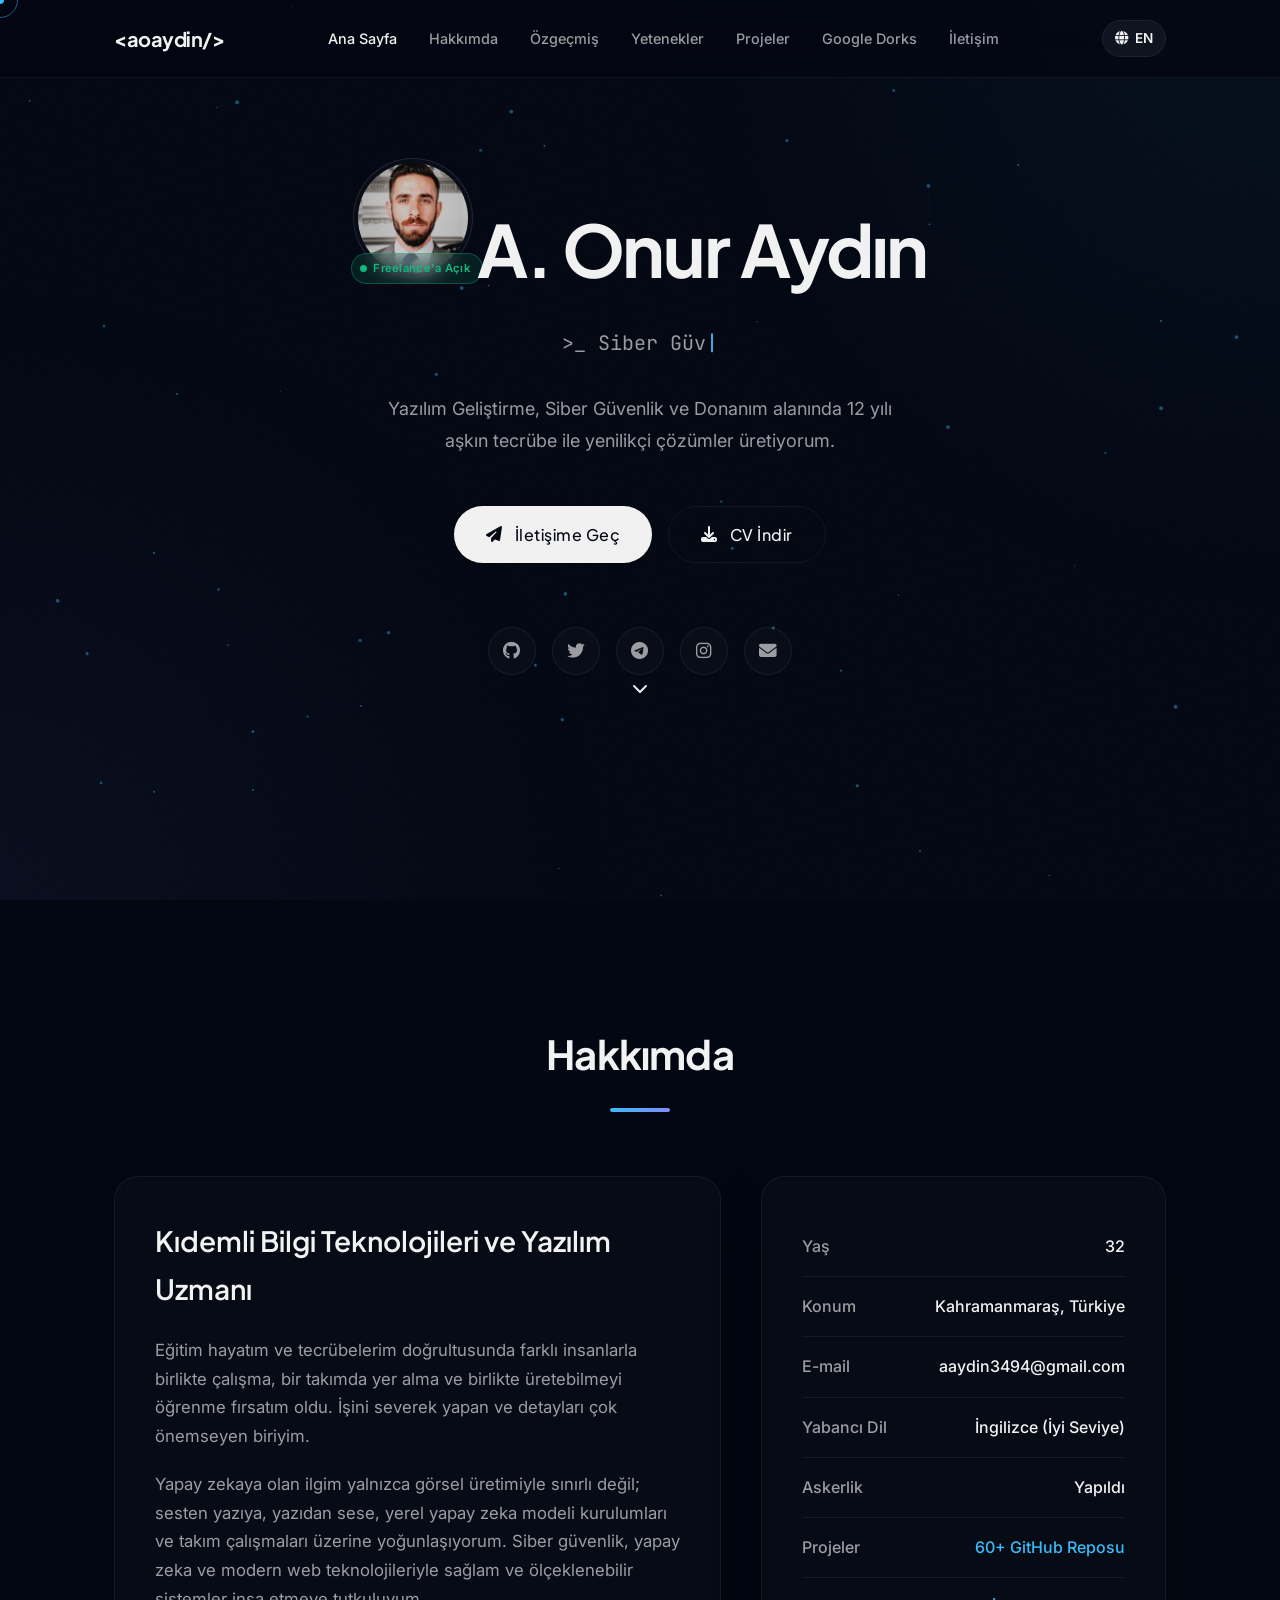
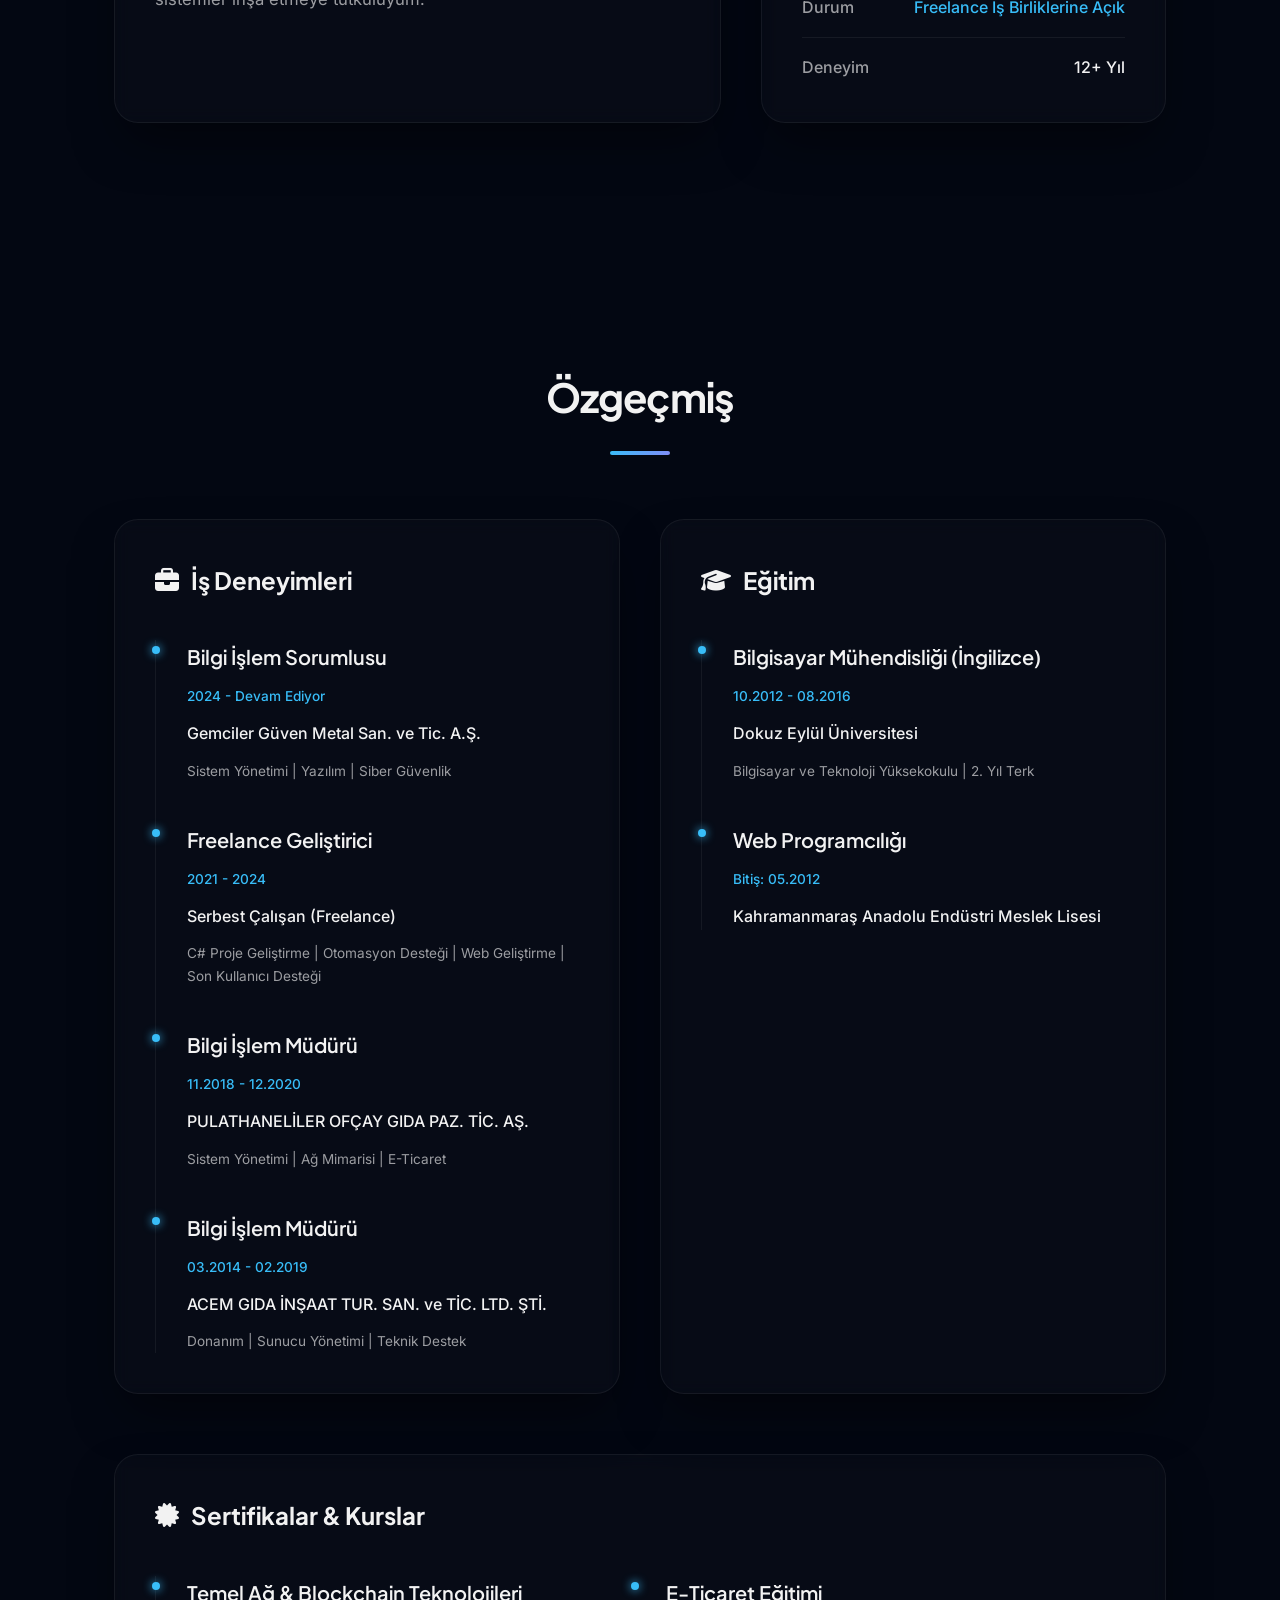
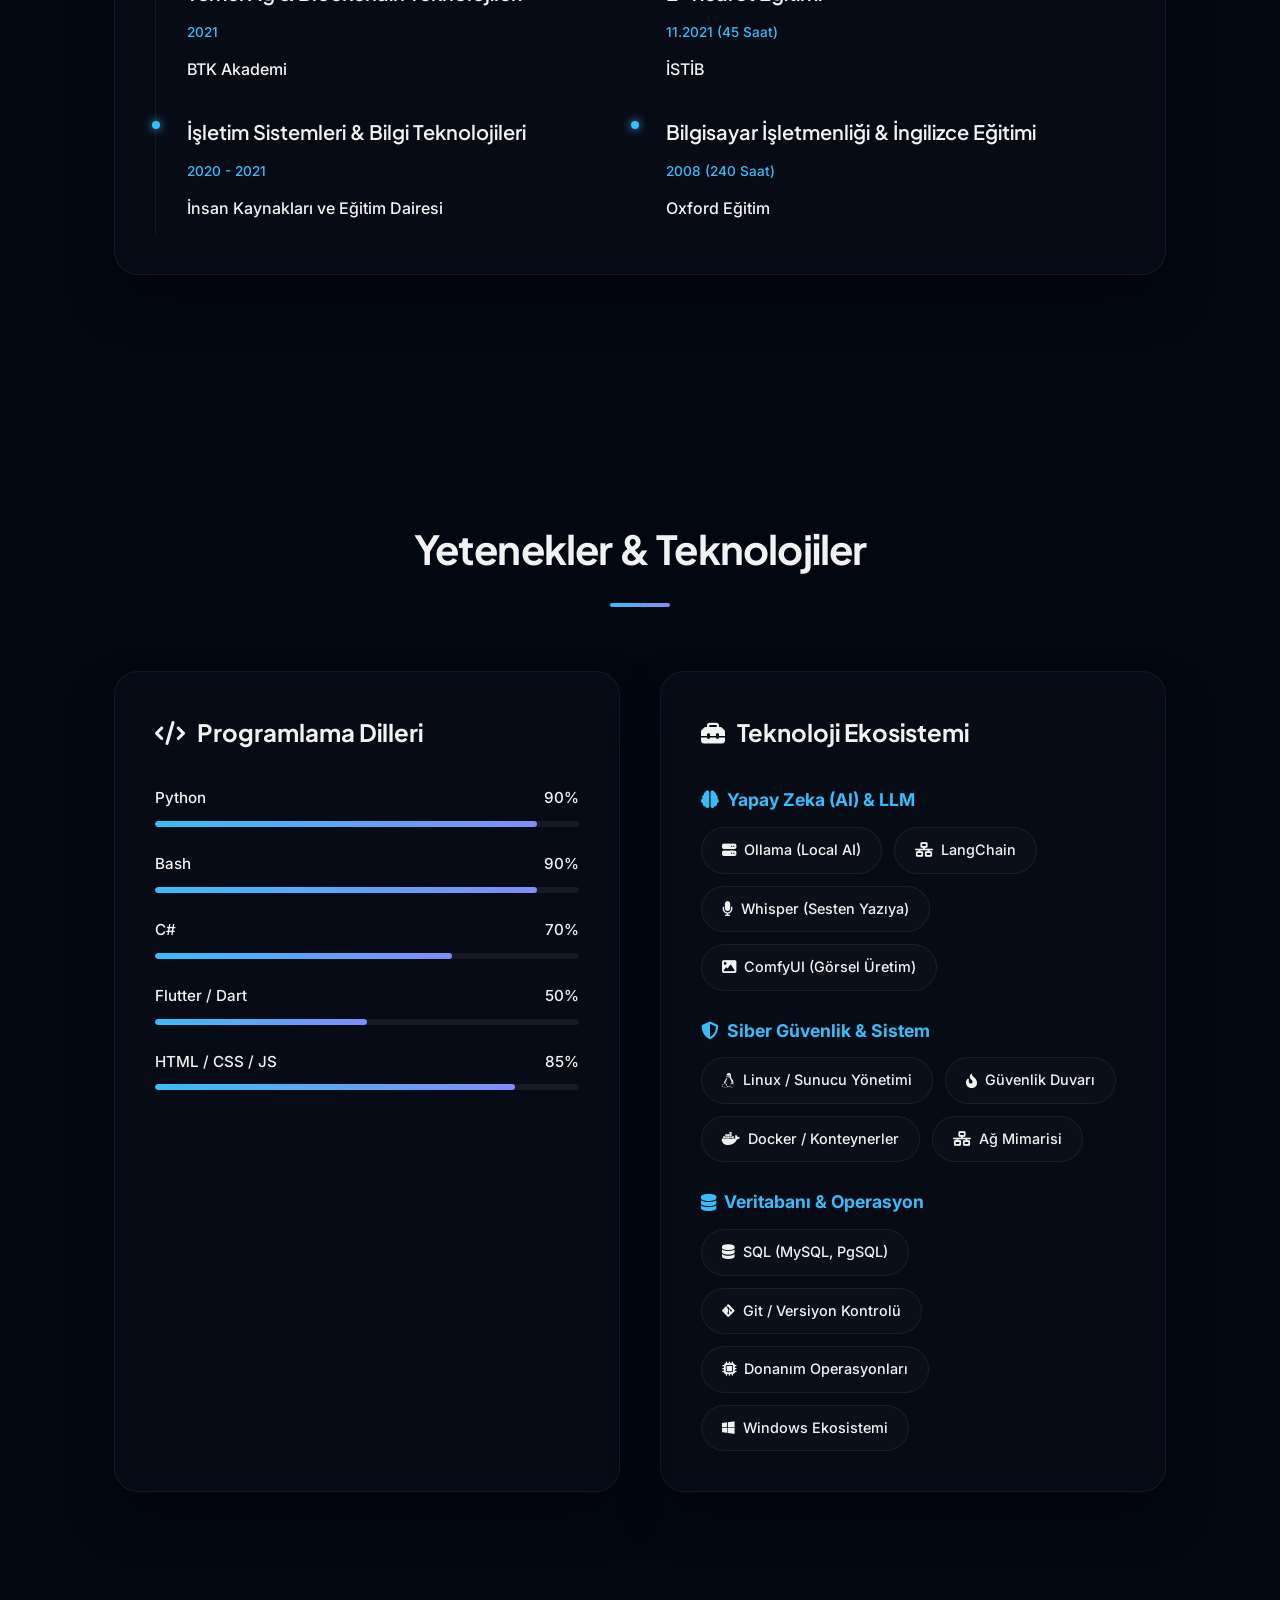
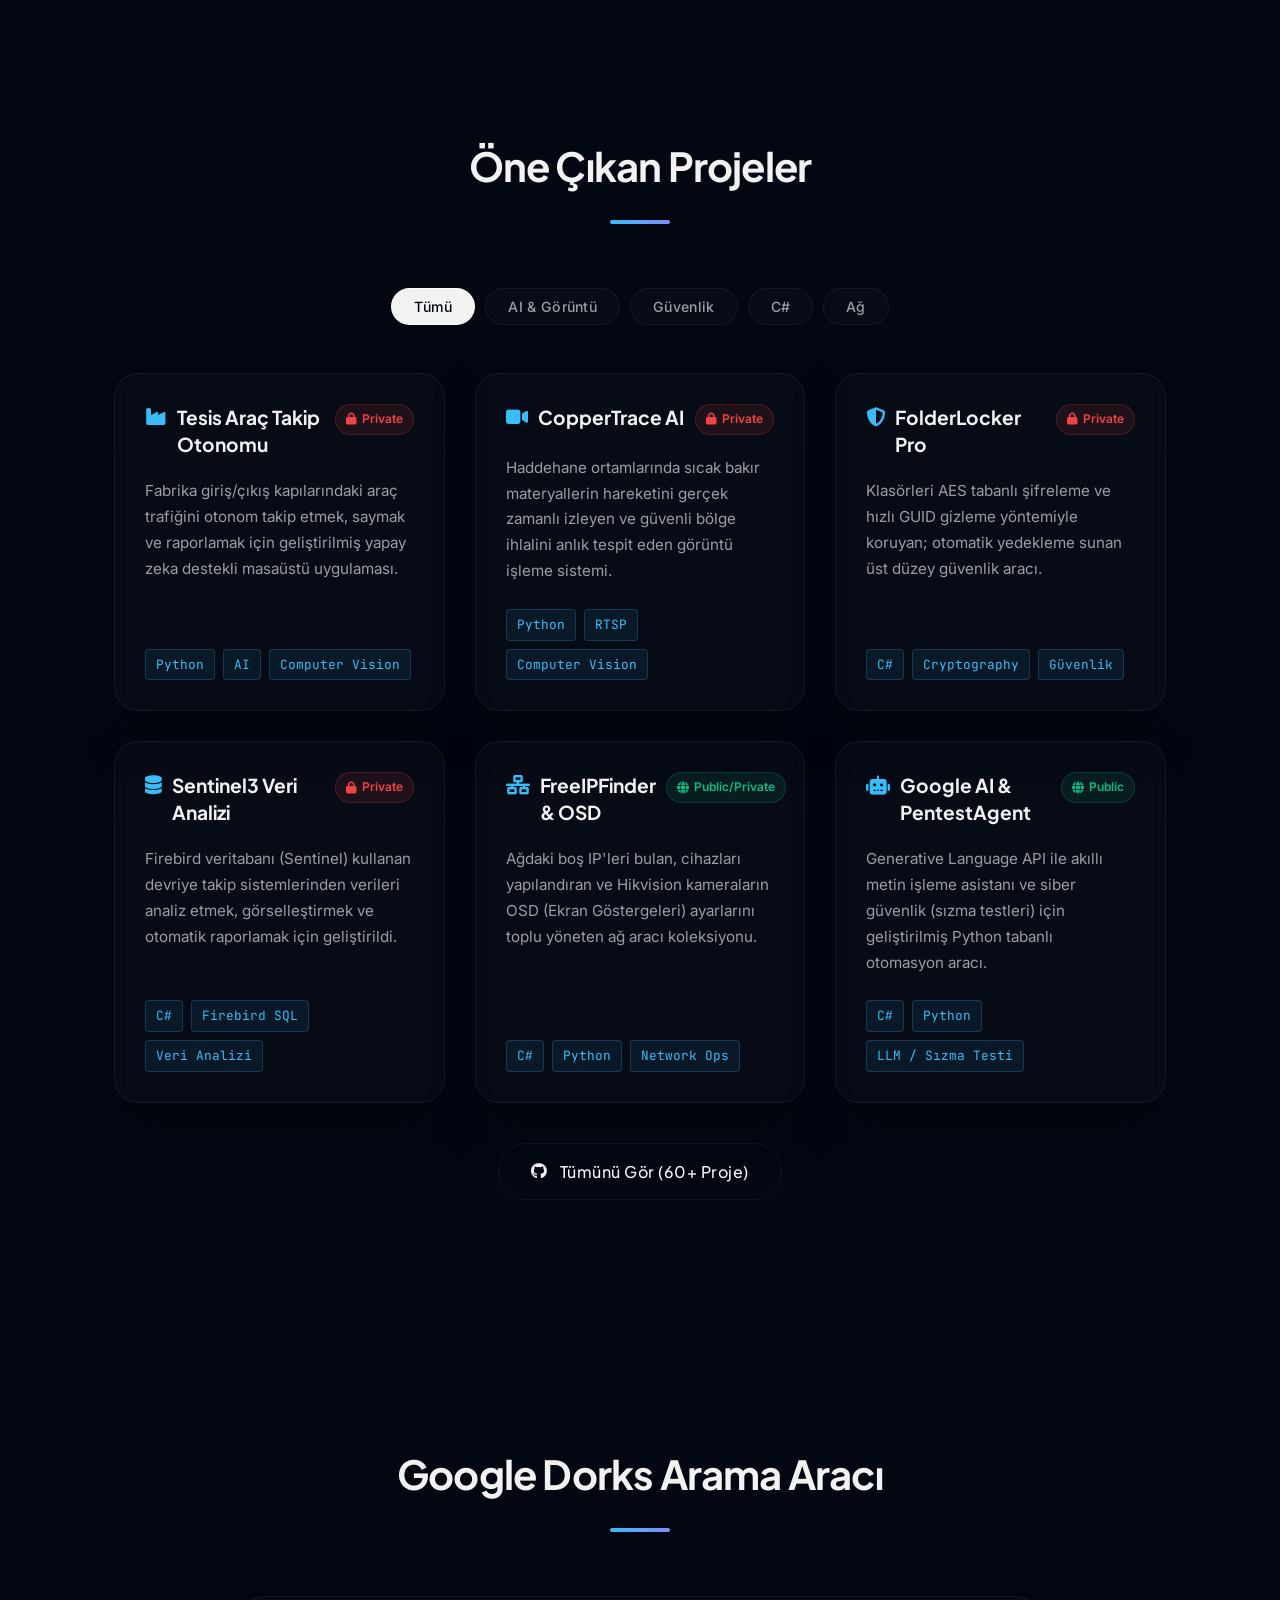
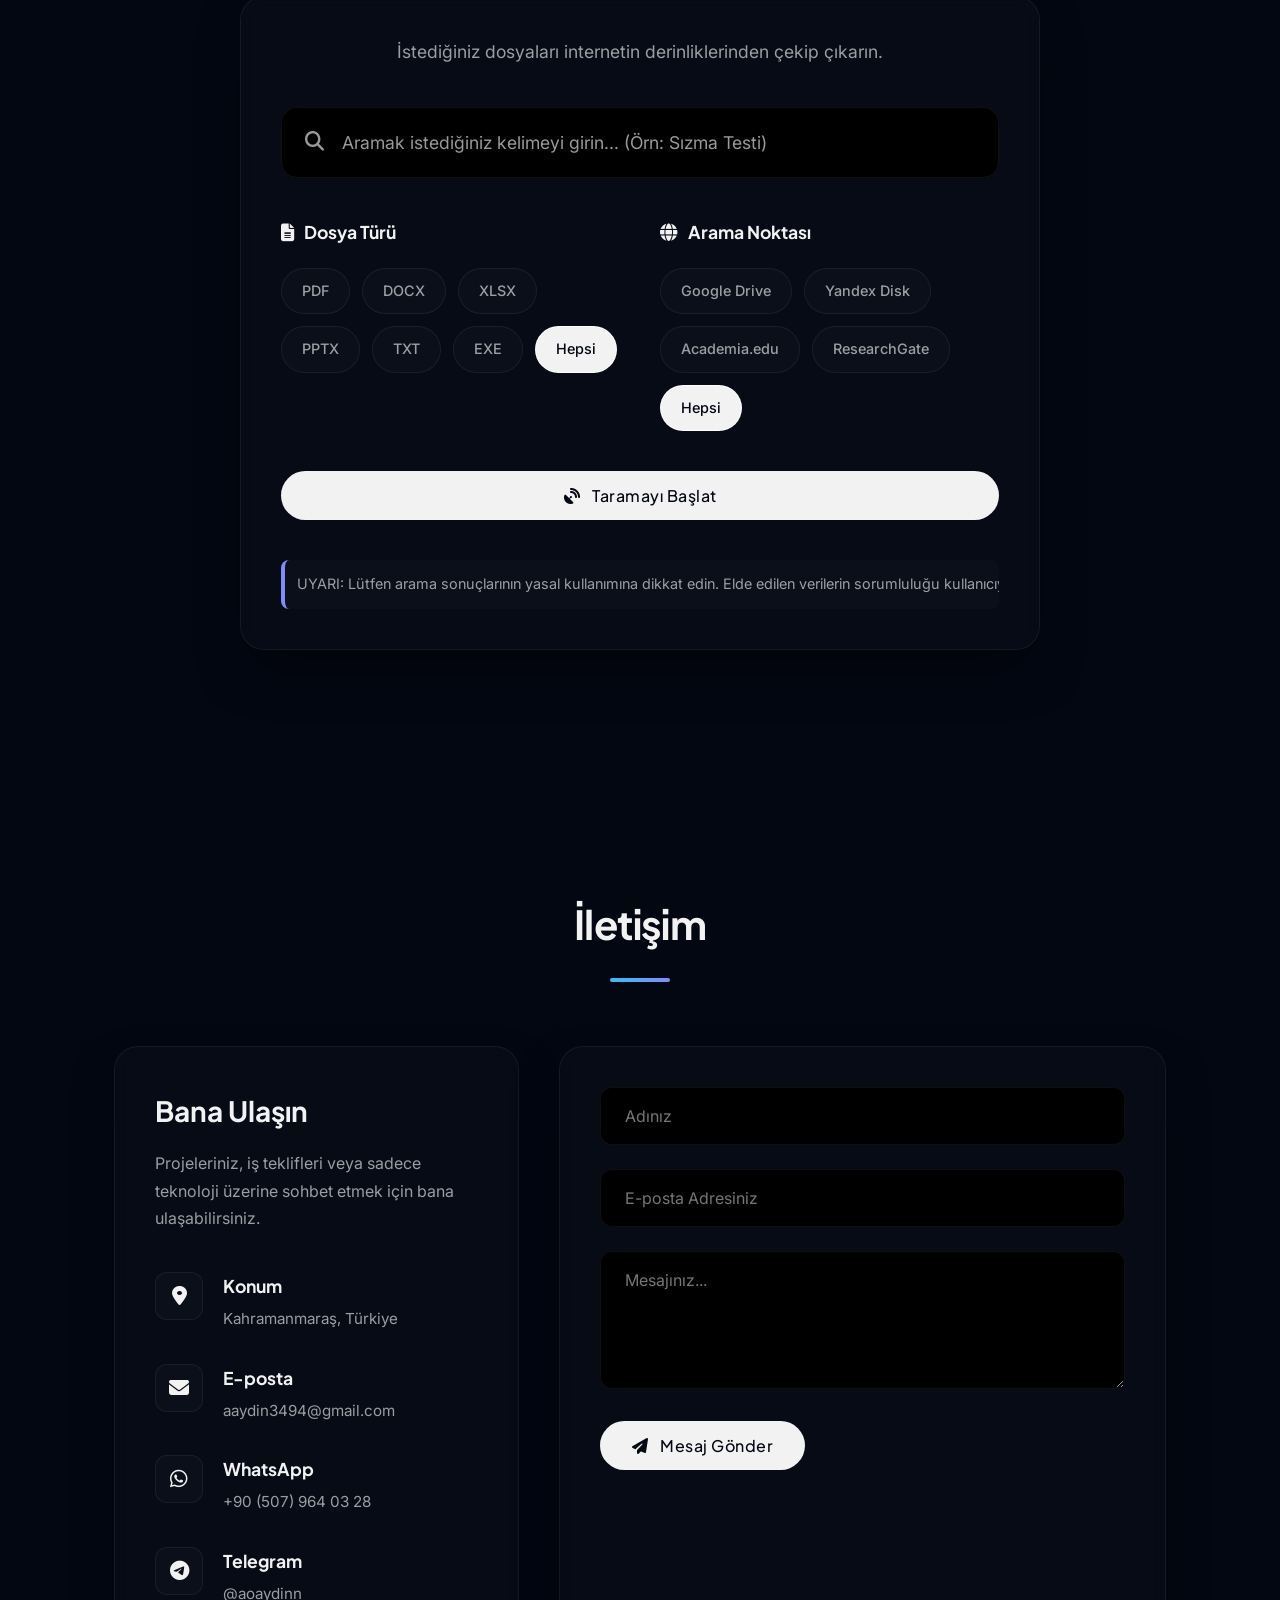
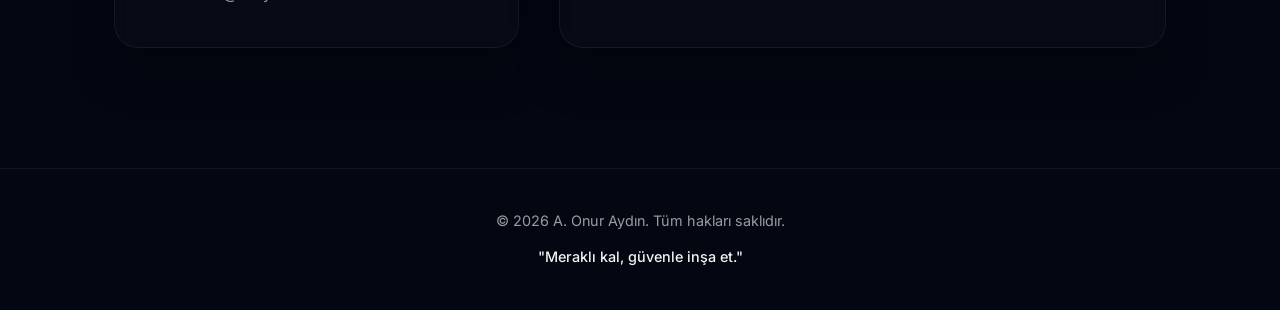
==== commit 2863e91d: "Add files via upload" ====
--- a/index.html
+++ b/index.html
@@ -45,6 +45,31 @@
 </head>
 
 <body>
+
+    <!-- Preloader -->
+    <div id="preloader">
+        <div class="preloader-logo">&lt;<span>aoaydin</span>/&gt;</div>
+        <div class="preloader-bar-wrap">
+            <div class="preloader-bar-fill"></div>
+        </div>
+        <div class="preloader-sub">Yükleniyor...</div>
+    </div>
+
+    <!-- Custom Cursor -->
+    <div class="cursor-dot" id="cursorDot"></div>
+    <div class="cursor-ring" id="cursorRing"></div>
+
+    <!-- Scroll Progress Bar -->
+    <div id="scroll-progress"></div>
+
+    <!-- Toast Container -->
+    <div id="toast-container"></div>
+
+    <!-- Back to Top -->
+    <button id="back-to-top" aria-label="Yukarı Çık">
+        <i class="fas fa-chevron-up"></i>
+    </button>
+
     <!-- Matrix Arka Plan -->
     <canvas id="matrixCanvas"></canvas>
     <div class="overlay"></div>
@@ -78,8 +103,10 @@
         <section id="home" class="hero section">
             <div class="hero-content">
                 <div class="avatar-container">
-                    <!-- Gerçek resminiz veya placeholder -->
                     <img src="images/photo.png" alt="A. Onur Aydın" class="avatar">
+                    <div class="freelance-badge">
+                        <span class="badge-pulse"></span> Freelance'a Açık
+                    </div>
                 </div>
                 <h1 class="glitch" data-text="A. Onur Aydın">A. Onur Aydın</h1>
                 <div class="typing-container">
@@ -136,11 +163,9 @@
                             <li><span class="label">Yabancı Dil</span><span class="val">İngilizce (İyi Seviye)</span>
                             </li>
                             <li><span class="label">Askerlik</span><span class="val">Yapıldı</span></li>
-                            <li><span class="label">Projeler</span><span class="val text-green">60+ GitHub Reposu</span>
-                            </li>
-                            <li><span class="label">Durum</span><span class="val text-green">Freelance İş Birliklerine
-                                    Açık</span></li>
-                            <li><span class="label">Deneyim</span><span class="val">12+ Yıl</span></li>
+                            <li><span class="label">Projeler</span><span class="val text-green"><span class="count-up" data-count="60" data-suffix="+">0</span> GitHub Reposu</span></li>
+                            <li><span class="label">Durum</span><span class="val text-green">Freelance İş Birliklerine Açık</span></li>
+                            <li><span class="label">Deneyim</span><span class="val"><span class="count-up" data-count="12" data-suffix="+">0</span> Yıl</span></li>
                         </ul>
                     </div>
                 </div>
@@ -352,9 +377,17 @@
         <section id="projects" class="projects section">
             <div class="container">
                 <h2 class="section-title">Öne Çıkan Projeler</h2>
+                <div class="project-filters">
+                    <button class="filter-btn active" data-filter="all">Tümü</button>
+                    <button class="filter-btn" data-filter="ai">AI & Görüntü</button>
+                    <button class="filter-btn" data-filter="security">Güvenlik</button>
+                    <button class="filter-btn" data-filter="csharp">C#</button>
+                    <button class="filter-btn" data-filter="network">Ağ</button>
+                </div>
+
                 <div class="projects-grid">
 
-                    <div class="project-card glass-card fade-in-up">
+                    <div class="project-card glass-card fade-in-up" data-category="ai">
                         <div class="project-content">
                             <div class="project-header">
                                 <h3><i class="fas fa-industry"></i> Tesis Araç Takip Otonomu</h3>
@@ -372,7 +405,7 @@
                         </div>
                     </div>
 
-                    <div class="project-card glass-card fade-in-up">
+                    <div class="project-card glass-card fade-in-up" data-category="ai">
                         <div class="project-content">
                             <div class="project-header">
                                 <h3><i class="fas fa-video"></i> CopperTrace AI</h3>
@@ -390,7 +423,7 @@
                         </div>
                     </div>
 
-                    <div class="project-card glass-card fade-in-up">
+                    <div class="project-card glass-card fade-in-up" data-category="security csharp">
                         <div class="project-content">
                             <div class="project-header">
                                 <h3><i class="fas fa-shield-alt"></i> FolderLocker Pro</h3>
@@ -408,7 +441,7 @@
                         </div>
                     </div>
 
-                    <div class="project-card glass-card fade-in-up">
+                    <div class="project-card glass-card fade-in-up" data-category="csharp">
                         <div class="project-content">
                             <div class="project-header">
                                 <h3><i class="fas fa-database"></i> Sentinel3 Veri Analizi</h3>
@@ -426,7 +459,7 @@
                         </div>
                     </div>
 
-                    <div class="project-card glass-card fade-in-up">
+                    <div class="project-card glass-card fade-in-up" data-category="network csharp">
                         <div class="project-content">
                             <div class="project-header">
                                 <h3><i class="fas fa-network-wired"></i> FreeIPFinder & OSD</h3>
@@ -444,7 +477,7 @@
                         </div>
                     </div>
 
-                    <div class="project-card glass-card fade-in-up">
+                    <div class="project-card glass-card fade-in-up" data-category="ai security">
                         <div class="project-content">
                             <div class="project-header">
                                 <h3><i class="fas fa-robot"></i> Google AI & PentestAgent</h3>
--- a/css/style.css
+++ b/css/style.css
@@ -945,10 +945,389 @@
         justify-content: center;
         gap: 40px;
     }
-    
+
     .nav-links.active { left: 0; }
     .menu-toggle { display: block; }
     .hero h1 { font-size: 2.75rem; }
     .hero-actions { flex-direction: column; }
     .section { padding: 80px 0; }
 }
+
+/* =========================================
+   CUSTOM CURSOR
+========================================= */
+* { cursor: none; }
+
+.cursor-dot {
+    position: fixed;
+    width: 8px;
+    height: 8px;
+    background: var(--primary);
+    border-radius: 50%;
+    pointer-events: none;
+    z-index: 9999;
+    transform: translate(-50%, -50%);
+    transition: width 0.2s, height 0.2s, background 0.2s;
+    will-change: transform;
+}
+
+.cursor-ring {
+    position: fixed;
+    width: 36px;
+    height: 36px;
+    border: 1.5px solid rgba(56, 189, 248, 0.5);
+    border-radius: 50%;
+    pointer-events: none;
+    z-index: 9998;
+    transform: translate(-50%, -50%);
+    transition: width 0.3s, height 0.3s, border-color 0.3s;
+    will-change: transform;
+}
+
+.cursor-dot.hovered { width: 12px; height: 12px; background: var(--secondary); }
+.cursor-ring.hovered { width: 52px; height: 52px; border-color: rgba(129, 140, 248, 0.6); }
+.cursor-dot.clicking { transform: translate(-50%, -50%) scale(0.8); }
+
+@media (hover: none) {
+    * { cursor: auto !important; }
+    .cursor-dot, .cursor-ring { display: none !important; }
+    .filter-btn, #back-to-top, .btn { cursor: pointer !important; }
+}
+
+/* =========================================
+   SCROLL PROGRESS BAR
+========================================= */
+#scroll-progress {
+    position: fixed;
+    top: 0;
+    left: 0;
+    height: 3px;
+    width: 0%;
+    background: linear-gradient(90deg, var(--primary), var(--secondary));
+    z-index: 999;
+    transition: width 0.1s linear;
+}
+
+/* =========================================
+   PRELOADER
+========================================= */
+#preloader {
+    position: fixed;
+    inset: 0;
+    background: var(--bg-darker);
+    z-index: 9000;
+    display: flex;
+    flex-direction: column;
+    align-items: center;
+    justify-content: center;
+    gap: 28px;
+    transition: opacity 0.6s ease, visibility 0.6s ease;
+}
+
+#preloader.hidden {
+    opacity: 0;
+    visibility: hidden;
+}
+
+.preloader-logo {
+    font-family: var(--font-mono);
+    font-size: 1.4rem;
+    font-weight: 400;
+    color: var(--primary);
+    letter-spacing: 3px;
+}
+
+.preloader-logo span {
+    color: var(--text-muted);
+}
+
+.preloader-bar-wrap {
+    width: 220px;
+    height: 2px;
+    background: rgba(255, 255, 255, 0.08);
+    border-radius: 1px;
+    overflow: hidden;
+}
+
+.preloader-bar-fill {
+    height: 100%;
+    width: 0%;
+    background: linear-gradient(90deg, var(--primary), var(--secondary));
+    animation: preloaderFill 1.3s cubic-bezier(0.4, 0, 0.2, 1) forwards;
+}
+
+@keyframes preloaderFill {
+    0% { width: 0%; }
+    100% { width: 100%; }
+}
+
+.preloader-sub {
+    font-family: var(--font-mono);
+    font-size: 0.75rem;
+    color: var(--text-muted);
+    letter-spacing: 2px;
+    text-transform: uppercase;
+}
+
+/* =========================================
+   NOISE TEXTURE OVERLAY
+========================================= */
+body::after {
+    content: '';
+    position: fixed;
+    inset: 0;
+    pointer-events: none;
+    z-index: 3;
+    opacity: 0.028;
+    background-image: url("data:image/svg+xml,%3Csvg viewBox='0 0 256 256' xmlns='http://www.w3.org/2000/svg'%3E%3Cfilter id='n'%3E%3CfeTurbulence type='fractalNoise' baseFrequency='0.9' numOctaves='4' stitchTiles='stitch'/%3E%3C/filter%3E%3Crect width='100%25' height='100%25' filter='url(%23n)'/%3E%3C/svg%3E");
+    background-size: 128px;
+}
+
+/* =========================================
+   CUSTOM SCROLLBAR
+========================================= */
+::-webkit-scrollbar { width: 5px; }
+::-webkit-scrollbar-track { background: var(--bg-darker); }
+::-webkit-scrollbar-thumb {
+    background: linear-gradient(180deg, var(--primary), var(--secondary));
+    border-radius: 3px;
+}
+::-webkit-scrollbar-thumb:hover { background: var(--primary); }
+
+/* =========================================
+   GLITCH EFFECT (HERO H1)
+========================================= */
+.glitch {
+    position: relative;
+    display: inline-block;
+}
+
+.glitch.glitching {
+    animation: glitchShake 0.4s ease;
+}
+
+@keyframes glitchShake {
+    0%   { transform: translateX(0);   text-shadow: none; }
+    15%  { transform: translateX(-3px); text-shadow: 3px 0 var(--primary), -3px 0 var(--secondary); }
+    30%  { transform: translateX(3px);  text-shadow: -3px 0 var(--primary), 3px 0 var(--secondary); }
+    45%  { transform: translateX(-2px); text-shadow: 2px 0 var(--secondary); }
+    60%  { transform: translateX(2px);  text-shadow: -2px 0 var(--primary); }
+    75%  { transform: translateX(-1px); text-shadow: 1px 0 var(--secondary); }
+    100% { transform: translateX(0);   text-shadow: none; }
+}
+
+/* =========================================
+   FREELANCE BADGE (AVATAR)
+========================================= */
+.freelance-badge {
+    position: absolute;
+    bottom: 2px;
+    right: -10px;
+    background: rgba(16, 185, 129, 0.12);
+    border: 1px solid rgba(16, 185, 129, 0.35);
+    border-radius: 100px;
+    padding: 5px 12px 5px 8px;
+    font-size: 0.7rem;
+    font-weight: 600;
+    color: #10b981;
+    display: flex;
+    align-items: center;
+    gap: 6px;
+    white-space: nowrap;
+    backdrop-filter: blur(10px);
+    -webkit-backdrop-filter: blur(10px);
+    font-family: var(--font-sans);
+    letter-spacing: 0.3px;
+}
+
+.badge-pulse {
+    width: 7px;
+    height: 7px;
+    background: #10b981;
+    border-radius: 50%;
+    flex-shrink: 0;
+    animation: pulseDot 1.8s ease-in-out infinite;
+}
+
+@keyframes pulseDot {
+    0%, 100% { box-shadow: 0 0 0 0 rgba(16, 185, 129, 0.5); }
+    50% { box-shadow: 0 0 0 5px rgba(16, 185, 129, 0); }
+}
+
+/* =========================================
+   PROJECT FILTER BUTTONS
+========================================= */
+.project-filters {
+    display: flex;
+    flex-wrap: wrap;
+    gap: 10px;
+    justify-content: center;
+    margin-bottom: 3rem;
+}
+
+.filter-btn {
+    padding: 9px 22px;
+    border-radius: 100px;
+    border: 1px solid var(--glass-border);
+    background: var(--glass-bg);
+    color: var(--text-muted);
+    font-family: var(--font-sans);
+    font-size: 0.88rem;
+    font-weight: 500;
+    cursor: none;
+    transition: var(--transition);
+    letter-spacing: 0.3px;
+}
+
+.filter-btn:hover {
+    border-color: rgba(255, 255, 255, 0.2);
+    color: var(--text-main);
+}
+
+.filter-btn.active {
+    background: var(--text-main);
+    color: var(--bg-main);
+    border-color: var(--text-main);
+}
+
+.project-card {
+    transition: opacity 0.3s ease, transform 0.3s ease, border-color 0.4s ease, background 0.4s ease;
+}
+
+.project-card.filtered-out {
+    display: none;
+}
+
+/* =========================================
+   GLASS CARD — SPOTLIGHT EFFECT
+========================================= */
+.glass-card {
+    position: relative;
+    overflow: hidden;
+}
+
+.glass-card::before {
+    content: '';
+    position: absolute;
+    inset: 0;
+    border-radius: inherit;
+    opacity: 0;
+    transition: opacity 0.5s ease;
+    background: radial-gradient(
+        380px circle at var(--mouse-x, 50%) var(--mouse-y, 50%),
+        rgba(56, 189, 248, 0.07),
+        transparent 70%
+    );
+    pointer-events: none;
+    z-index: 0;
+}
+
+.glass-card:hover::before {
+    opacity: 1;
+}
+
+.glass-card > * {
+    position: relative;
+    z-index: 1;
+}
+
+/* =========================================
+   TOAST NOTIFICATION
+========================================= */
+#toast-container {
+    position: fixed;
+    bottom: 28px;
+    right: 28px;
+    z-index: 8000;
+    display: flex;
+    flex-direction: column;
+    gap: 12px;
+    pointer-events: none;
+}
+
+.toast {
+    padding: 16px 20px;
+    border-radius: 14px;
+    background: rgba(10, 15, 30, 0.95);
+    border: 1px solid var(--glass-border);
+    backdrop-filter: blur(24px);
+    -webkit-backdrop-filter: blur(24px);
+    color: var(--text-main);
+    font-size: 0.92rem;
+    display: flex;
+    align-items: center;
+    gap: 12px;
+    min-width: 260px;
+    max-width: 360px;
+    pointer-events: all;
+    box-shadow: 0 20px 50px rgba(0, 0, 0, 0.5);
+    animation: toastSlideIn 0.4s cubic-bezier(0.4, 0, 0.2, 1) forwards;
+}
+
+.toast.removing {
+    animation: toastSlideOut 0.3s ease forwards;
+}
+
+.toast-success { border-left: 3px solid #10b981; }
+.toast-error   { border-left: 3px solid #ef4444; }
+.toast-info    { border-left: 3px solid var(--primary); }
+
+.toast i { font-size: 1rem; flex-shrink: 0; }
+.toast-success i { color: #10b981; }
+.toast-error   i { color: #ef4444; }
+.toast-info    i { color: var(--primary); }
+
+@keyframes toastSlideIn {
+    from { opacity: 0; transform: translateX(110%); }
+    to   { opacity: 1; transform: translateX(0); }
+}
+@keyframes toastSlideOut {
+    from { opacity: 1; transform: translateX(0); }
+    to   { opacity: 0; transform: translateX(110%); }
+}
+
+/* =========================================
+   BACK TO TOP BUTTON
+========================================= */
+#back-to-top {
+    position: fixed;
+    bottom: 92px;
+    right: 28px;
+    width: 46px;
+    height: 46px;
+    border-radius: 50%;
+    background: rgba(255, 255, 255, 0.04);
+    border: 1px solid var(--glass-border);
+    color: var(--text-muted);
+    font-size: 1rem;
+    display: flex;
+    align-items: center;
+    justify-content: center;
+    cursor: none;
+    z-index: 500;
+    opacity: 0;
+    transform: scale(0.7) translateY(10px);
+    transition: opacity 0.3s, transform 0.3s, background 0.3s, border-color 0.3s, color 0.3s;
+    backdrop-filter: blur(10px);
+    -webkit-backdrop-filter: blur(10px);
+}
+
+#back-to-top.visible {
+    opacity: 1;
+    transform: scale(1) translateY(0);
+}
+
+#back-to-top:hover {
+    background: var(--primary);
+    border-color: var(--primary);
+    color: var(--bg-main);
+    transform: scale(1.08) translateY(0);
+}
+
+/* =========================================
+   COUNT-UP HIGHLIGHT
+========================================= */
+.count-highlight {
+    color: var(--primary);
+    font-weight: 600;
+}
